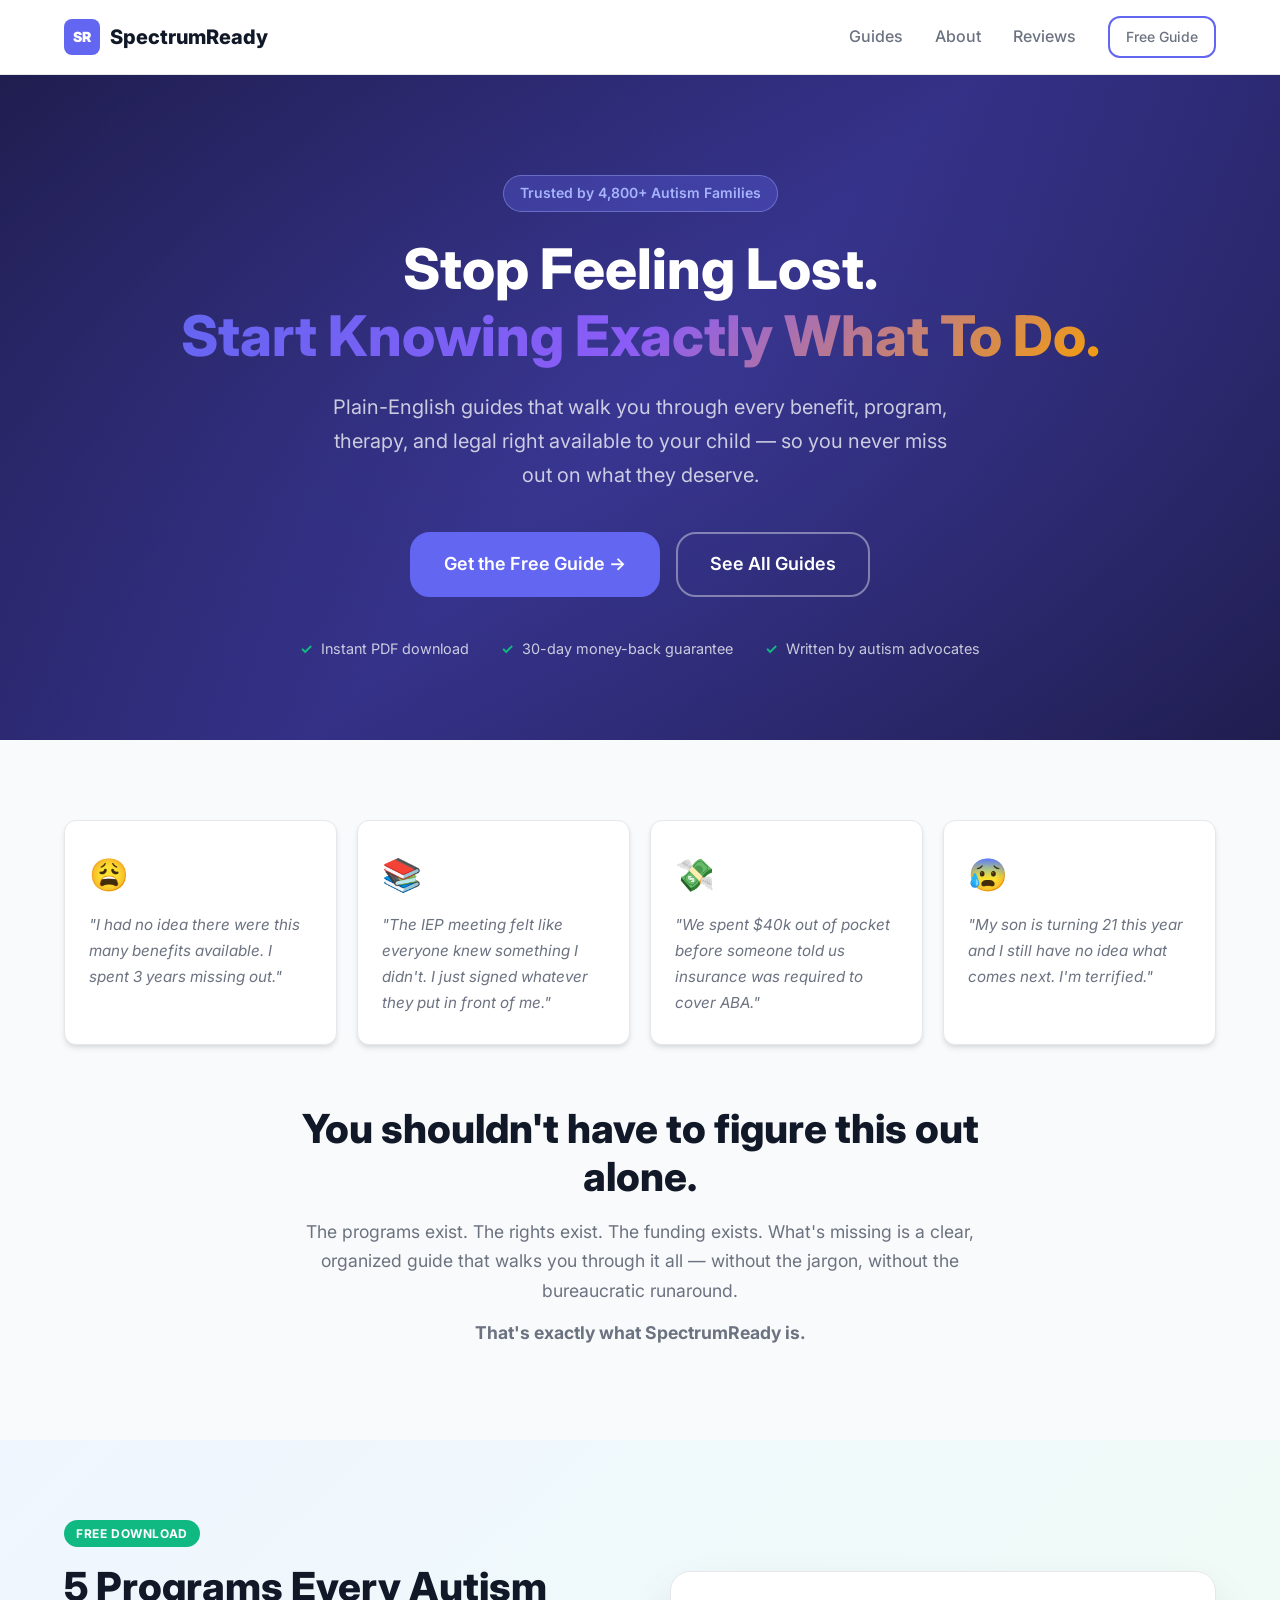
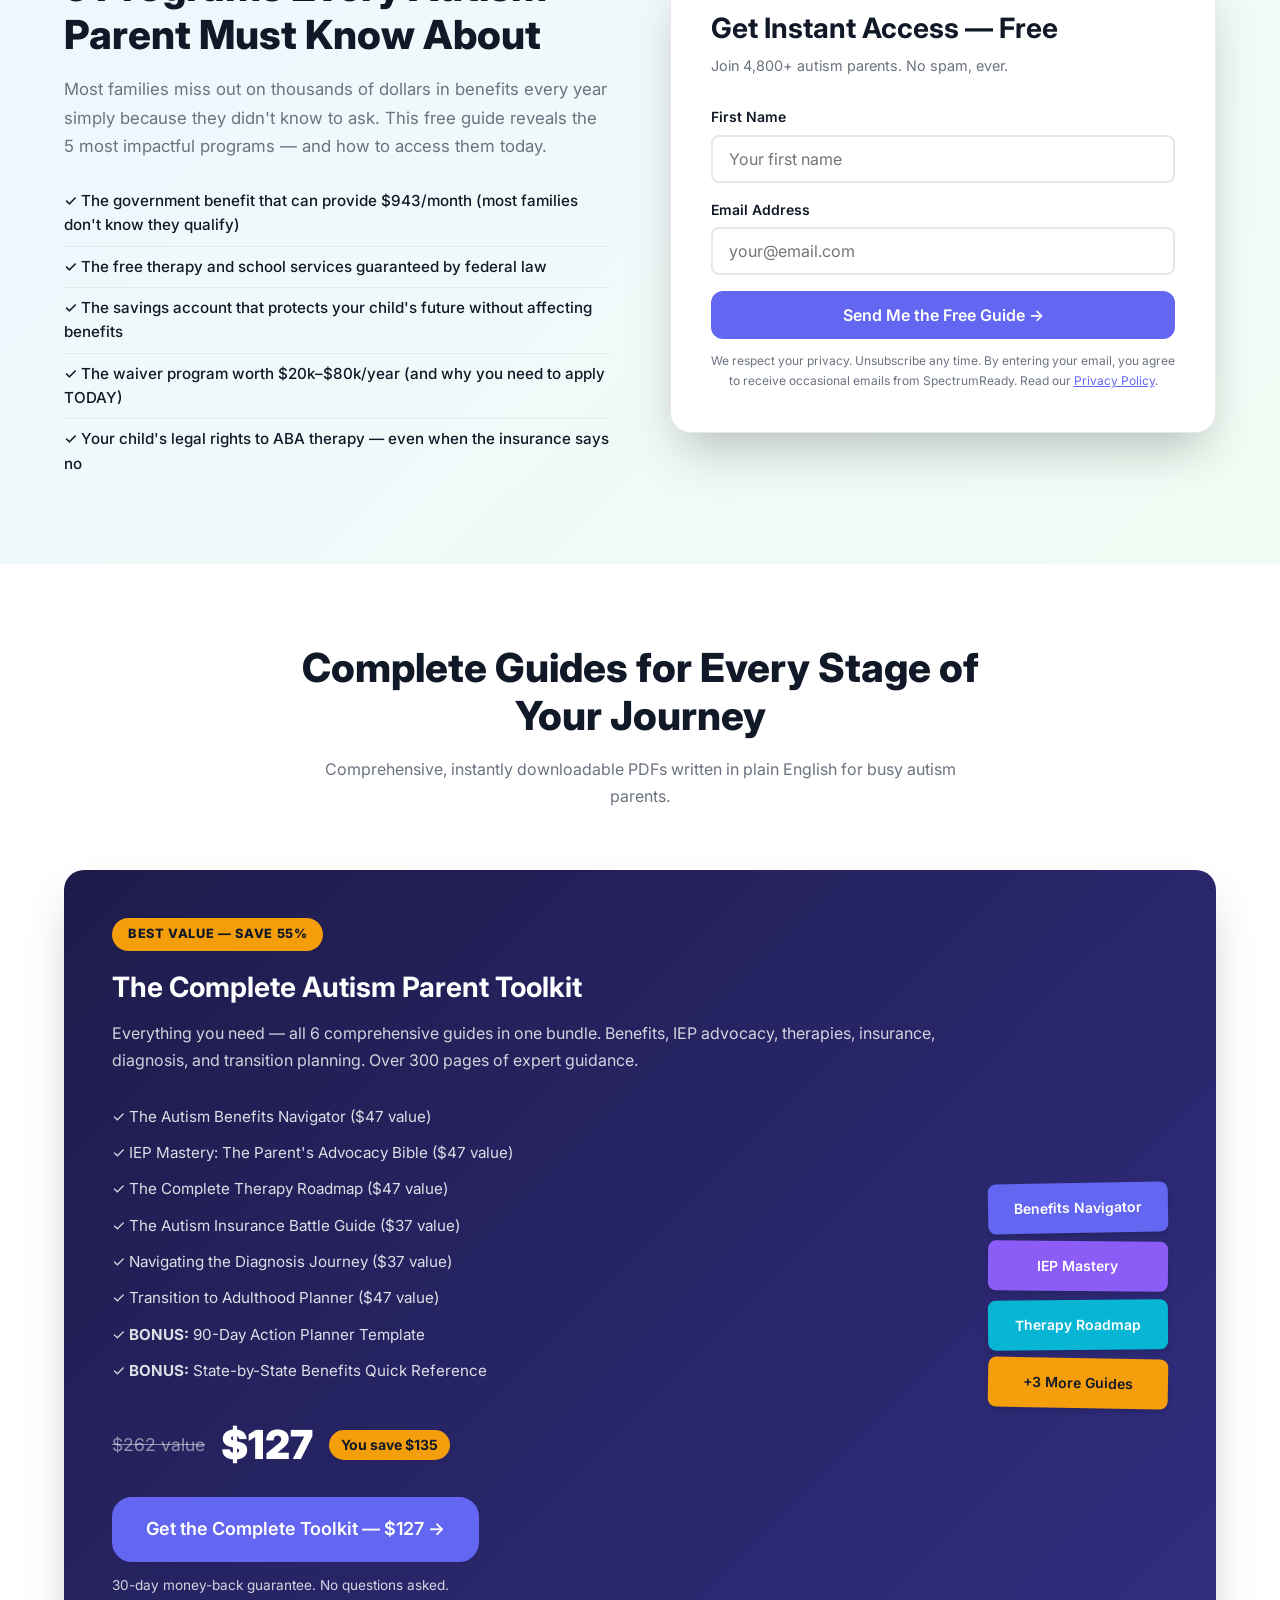
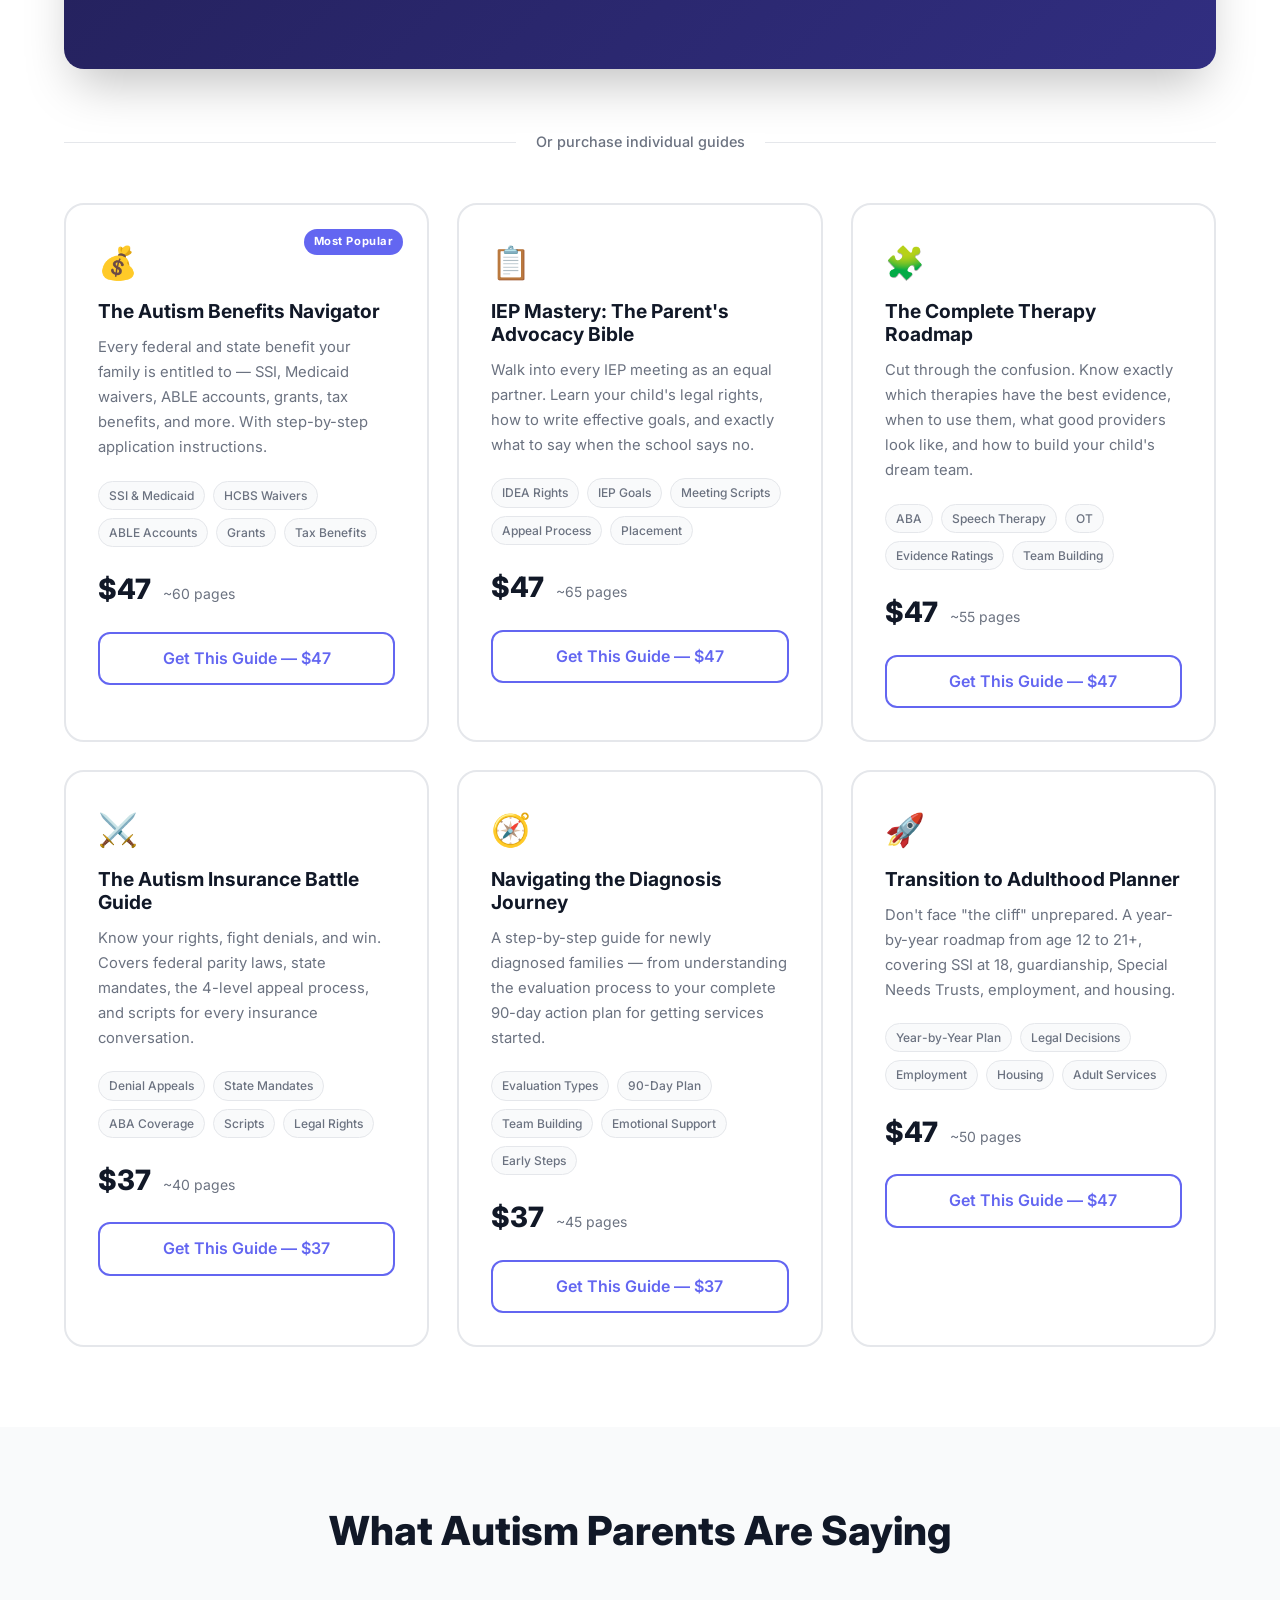
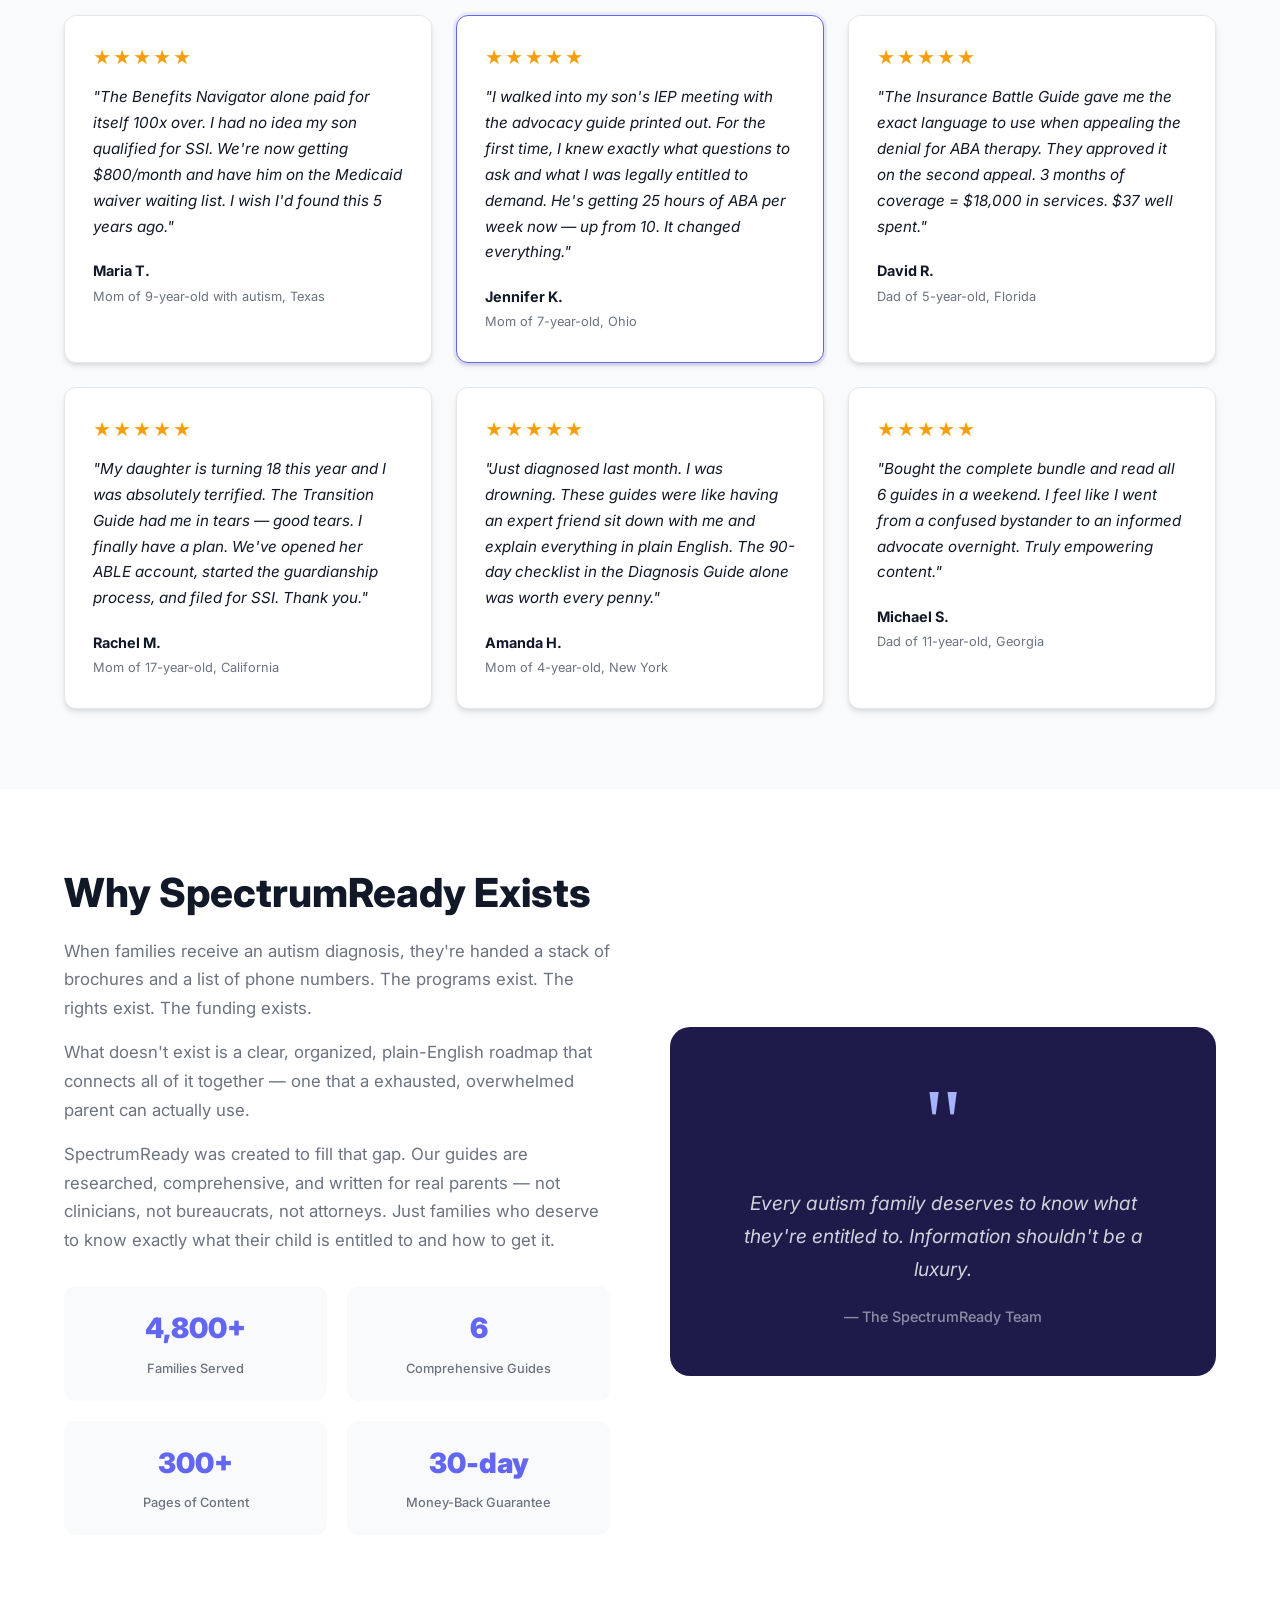
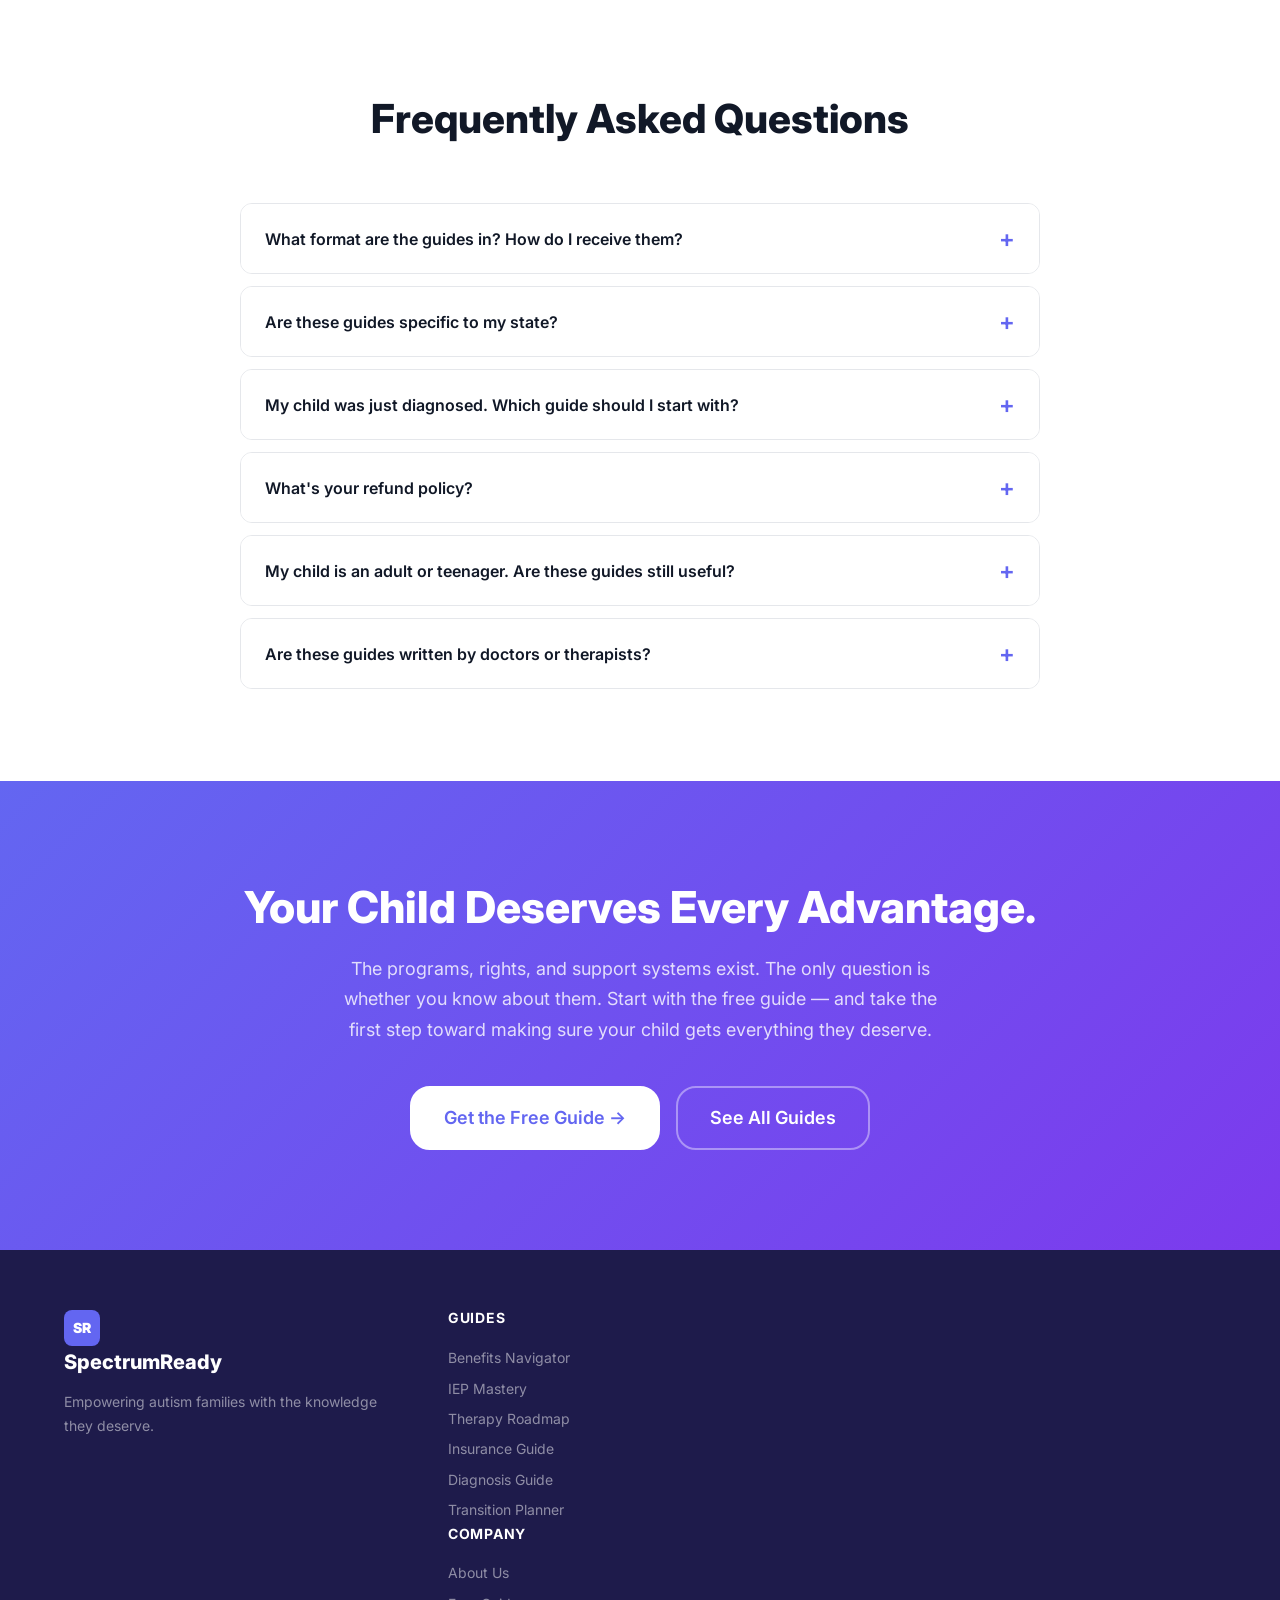
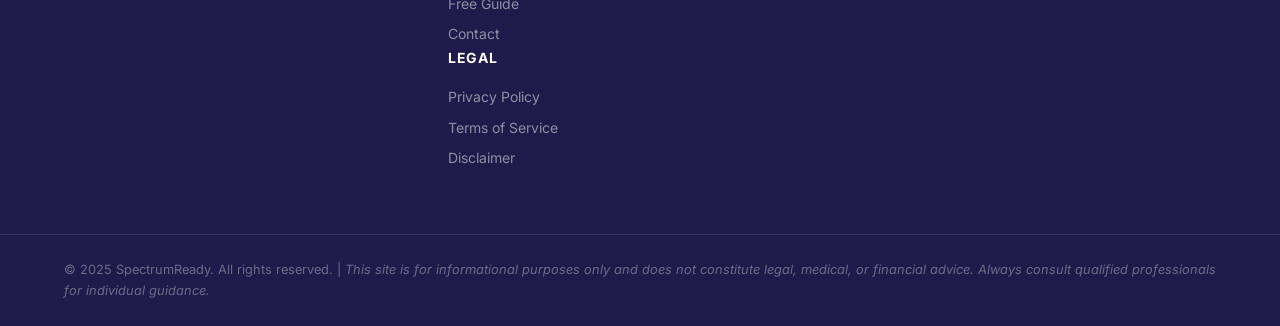
==== autism-resources-business/website/index.html @ 07d5c148 "Add complete autism parent digital product business build Full A-to-Z business infrastructure for se" ====
<!DOCTYPE html>
<html lang="en">
  <head>
    <meta charset="UTF-8" />
    <meta name="viewport" content="width=device-width, initial-scale=1.0" />
    <title>SpectrumReady — Autism Parent Resources | Guides, Benefits & Tools</title>
    <meta
      name="description"
      content="Plain-English PDF guides helping autism parents navigate benefits, IEPs, therapies, insurance, and transition planning. Instantly downloadable. Thousands of families served."
    />
    <link rel="preconnect" href="https://fonts.googleapis.com" />
    <link rel="preconnect" href="https://fonts.gstatic.com" crossorigin />
    <link
      href="https://fonts.googleapis.com/css2?family=Inter:wght@400;500;600;700;800;900&display=swap"
      rel="stylesheet"
    />
    <link rel="stylesheet" href="css/styles.css" />
  </head>
  <body>
    <!-- NAVBAR -->
    <nav class="navbar">
      <div class="container nav-inner">
        <a href="/" class="logo">
          <span class="logo-mark">SR</span>
          <span class="logo-text">SpectrumReady</span>
        </a>
        <div class="nav-links">
          <a href="#products">Guides</a>
          <a href="#about">About</a>
          <a href="#testimonials">Reviews</a>
          <a href="#free-guide" class="btn btn-sm btn-outline">Free Guide</a>
        </div>
        <button class="nav-toggle" aria-label="Open menu">&#9776;</button>
      </div>
    </nav>

    <!-- HERO -->
    <section class="hero" id="hero">
      <div class="container hero-inner">
        <div class="hero-badge">Trusted by 4,800+ Autism Families</div>
        <h1 class="hero-headline">
          Stop Feeling Lost.<br />
          <span class="gradient-text">Start Knowing Exactly What To Do.</span>
        </h1>
        <p class="hero-sub">
          Plain-English guides that walk you through every benefit, program, therapy, and legal right
          available to your child — so you never miss out on what they deserve.
        </p>
        <div class="hero-cta-group">
          <a href="#free-guide" class="btn btn-primary btn-lg">
            Get the Free Guide →
          </a>
          <a href="#products" class="btn btn-ghost btn-lg">See All Guides</a>
        </div>
        <div class="hero-trust">
          <div class="trust-item">
            <span class="trust-icon">✓</span>
            <span>Instant PDF download</span>
          </div>
          <div class="trust-item">
            <span class="trust-icon">✓</span>
            <span>30-day money-back guarantee</span>
          </div>
          <div class="trust-item">
            <span class="trust-icon">✓</span>
            <span>Written by autism advocates</span>
          </div>
        </div>
      </div>
    </section>

    <!-- PAIN SECTION -->
    <section class="pain-section">
      <div class="container">
        <div class="pain-grid">
          <div class="pain-card">
            <div class="pain-emoji">😩</div>
            <p>"I had no idea there were this many benefits available. I spent 3 years missing out."</p>
          </div>
          <div class="pain-card">
            <div class="pain-emoji">📚</div>
            <p>"The IEP meeting felt like everyone knew something I didn't. I just signed whatever they put in front of me."</p>
          </div>
          <div class="pain-card">
            <div class="pain-emoji">💸</div>
            <p>"We spent $40k out of pocket before someone told us insurance was required to cover ABA."</p>
          </div>
          <div class="pain-card">
            <div class="pain-emoji">😰</div>
            <p>"My son is turning 21 this year and I still have no idea what comes next. I'm terrified."</p>
          </div>
        </div>
        <div class="pain-message">
          <h2>You shouldn't have to figure this out alone.</h2>
          <p>
            The programs exist. The rights exist. The funding exists. What's missing is a clear, organized guide that
            walks you through it all — without the jargon, without the bureaucratic runaround.
          </p>
          <p>
            <strong>That's exactly what SpectrumReady is.</strong>
          </p>
        </div>
      </div>
    </section>

    <!-- FREE GUIDE SECTION -->
    <section class="free-guide-section" id="free-guide">
      <div class="container">
        <div class="free-guide-inner">
          <div class="free-guide-content">
            <div class="free-badge">FREE DOWNLOAD</div>
            <h2>5 Programs Every Autism Parent Must Know About</h2>
            <p>
              Most families miss out on thousands of dollars in benefits every year simply because they
              didn't know to ask. This free guide reveals the 5 most impactful programs — and how to
              access them today.
            </p>
            <ul class="free-guide-list">
              <li>✓ The government benefit that can provide $943/month (most families don't know they qualify)</li>
              <li>✓ The free therapy and school services guaranteed by federal law</li>
              <li>✓ The savings account that protects your child's future without affecting benefits</li>
              <li>✓ The waiver program worth $20k–$80k/year (and why you need to apply TODAY)</li>
              <li>✓ Your child's legal rights to ABA therapy — even when the insurance says no</li>
            </ul>
          </div>
          <div class="free-guide-form">
            <div class="form-card">
              <h3>Get Instant Access — Free</h3>
              <p class="form-sub">Join 4,800+ autism parents. No spam, ever.</p>
              <form id="leadForm" onsubmit="handleLeadForm(event)">
                <div class="form-group">
                  <label for="firstName">First Name</label>
                  <input type="text" id="firstName" name="firstName" placeholder="Your first name" required />
                </div>
                <div class="form-group">
                  <label for="email">Email Address</label>
                  <input type="email" id="email" name="email" placeholder="your@email.com" required />
                </div>
                <button type="submit" class="btn btn-primary btn-full">
                  Send Me the Free Guide →
                </button>
                <p class="form-legal">
                  We respect your privacy. Unsubscribe any time. By entering your email, you agree to
                  receive occasional emails from SpectrumReady. Read our
                  <a href="privacy.html">Privacy Policy</a>.
                </p>
              </form>
              <div id="formSuccess" class="form-success hidden">
                <div class="success-icon">✓</div>
                <h4>Check your inbox!</h4>
                <p>The free guide is on its way. While you're here — check out our complete guides below.</p>
              </div>
            </div>
          </div>
        </div>
      </div>
    </section>

    <!-- PRODUCTS SECTION -->
    <section class="products-section" id="products">
      <div class="container">
        <div class="section-header">
          <h2>Complete Guides for Every Stage of Your Journey</h2>
          <p>Comprehensive, instantly downloadable PDFs written in plain English for busy autism parents.</p>
        </div>

        <!-- BUNDLE HIGHLIGHT -->
        <div class="bundle-card">
          <div class="bundle-badge">BEST VALUE — SAVE 55%</div>
          <div class="bundle-inner">
            <div class="bundle-content">
              <h3>The Complete Autism Parent Toolkit</h3>
              <p>
                Everything you need — all 6 comprehensive guides in one bundle. Benefits, IEP advocacy,
                therapies, insurance, diagnosis, and transition planning. Over 300 pages of expert guidance.
              </p>
              <ul class="bundle-includes">
                <li>✓ The Autism Benefits Navigator ($47 value)</li>
                <li>✓ IEP Mastery: The Parent's Advocacy Bible ($47 value)</li>
                <li>✓ The Complete Therapy Roadmap ($47 value)</li>
                <li>✓ The Autism Insurance Battle Guide ($37 value)</li>
                <li>✓ Navigating the Diagnosis Journey ($37 value)</li>
                <li>✓ Transition to Adulthood Planner ($47 value)</li>
                <li>✓ <strong>BONUS:</strong> 90-Day Action Planner Template</li>
                <li>✓ <strong>BONUS:</strong> State-by-State Benefits Quick Reference</li>
              </ul>
              <div class="bundle-pricing">
                <span class="price-original">$262 value</span>
                <span class="price-bundle">$127</span>
                <span class="price-save">You save $135</span>
              </div>
              <a href="#" class="btn btn-primary btn-lg" onclick="handlePurchase('bundle')">
                Get the Complete Toolkit — $127 →
              </a>
              <p class="guarantee-text">30-day money-back guarantee. No questions asked.</p>
            </div>
            <div class="bundle-visual">
              <div class="book-stack">
                <div class="book book-1">Benefits Navigator</div>
                <div class="book book-2">IEP Mastery</div>
                <div class="book book-3">Therapy Roadmap</div>
                <div class="book book-4">+3 More Guides</div>
              </div>
            </div>
          </div>
        </div>

        <!-- INDIVIDUAL PRODUCTS GRID -->
        <div class="products-divider">
          <span>Or purchase individual guides</span>
        </div>

        <div class="products-grid">
          <!-- Product 1 -->
          <div class="product-card">
            <div class="product-icon">💰</div>
            <div class="product-label">Most Popular</div>
            <h3>The Autism Benefits Navigator</h3>
            <p>
              Every federal and state benefit your family is entitled to — SSI, Medicaid waivers, ABLE
              accounts, grants, tax benefits, and more. With step-by-step application instructions.
            </p>
            <div class="product-highlights">
              <span>SSI & Medicaid</span>
              <span>HCBS Waivers</span>
              <span>ABLE Accounts</span>
              <span>Grants</span>
              <span>Tax Benefits</span>
            </div>
            <div class="product-pricing">
              <span class="product-price">$47</span>
              <span class="product-pages">~60 pages</span>
            </div>
            <a href="#" class="btn btn-secondary btn-full" onclick="handlePurchase('benefits')">
              Get This Guide — $47
            </a>
          </div>

          <!-- Product 2 -->
          <div class="product-card">
            <div class="product-icon">📋</div>
            <h3>IEP Mastery: The Parent's Advocacy Bible</h3>
            <p>
              Walk into every IEP meeting as an equal partner. Learn your child's legal rights, how to
              write effective goals, and exactly what to say when the school says no.
            </p>
            <div class="product-highlights">
              <span>IDEA Rights</span>
              <span>IEP Goals</span>
              <span>Meeting Scripts</span>
              <span>Appeal Process</span>
              <span>Placement</span>
            </div>
            <div class="product-pricing">
              <span class="product-price">$47</span>
              <span class="product-pages">~65 pages</span>
            </div>
            <a href="#" class="btn btn-secondary btn-full" onclick="handlePurchase('iep')">
              Get This Guide — $47
            </a>
          </div>

          <!-- Product 3 -->
          <div class="product-card">
            <div class="product-icon">🧩</div>
            <h3>The Complete Therapy Roadmap</h3>
            <p>
              Cut through the confusion. Know exactly which therapies have the best evidence, when to
              use them, what good providers look like, and how to build your child's dream team.
            </p>
            <div class="product-highlights">
              <span>ABA</span>
              <span>Speech Therapy</span>
              <span>OT</span>
              <span>Evidence Ratings</span>
              <span>Team Building</span>
            </div>
            <div class="product-pricing">
              <span class="product-price">$47</span>
              <span class="product-pages">~55 pages</span>
            </div>
            <a href="#" class="btn btn-secondary btn-full" onclick="handlePurchase('therapy')">
              Get This Guide — $47
            </a>
          </div>

          <!-- Product 4 -->
          <div class="product-card">
            <div class="product-icon">⚔️</div>
            <h3>The Autism Insurance Battle Guide</h3>
            <p>
              Know your rights, fight denials, and win. Covers federal parity laws, state mandates,
              the 4-level appeal process, and scripts for every insurance conversation.
            </p>
            <div class="product-highlights">
              <span>Denial Appeals</span>
              <span>State Mandates</span>
              <span>ABA Coverage</span>
              <span>Scripts</span>
              <span>Legal Rights</span>
            </div>
            <div class="product-pricing">
              <span class="product-price">$37</span>
              <span class="product-pages">~40 pages</span>
            </div>
            <a href="#" class="btn btn-secondary btn-full" onclick="handlePurchase('insurance')">
              Get This Guide — $37
            </a>
          </div>

          <!-- Product 5 -->
          <div class="product-card">
            <div class="product-icon">🧭</div>
            <h3>Navigating the Diagnosis Journey</h3>
            <p>
              A step-by-step guide for newly diagnosed families — from understanding the evaluation
              process to your complete 90-day action plan for getting services started.
            </p>
            <div class="product-highlights">
              <span>Evaluation Types</span>
              <span>90-Day Plan</span>
              <span>Team Building</span>
              <span>Emotional Support</span>
              <span>Early Steps</span>
            </div>
            <div class="product-pricing">
              <span class="product-price">$37</span>
              <span class="product-pages">~45 pages</span>
            </div>
            <a href="#" class="btn btn-secondary btn-full" onclick="handlePurchase('diagnosis')">
              Get This Guide — $37
            </a>
          </div>

          <!-- Product 6 -->
          <div class="product-card">
            <div class="product-icon">🚀</div>
            <h3>Transition to Adulthood Planner</h3>
            <p>
              Don't face "the cliff" unprepared. A year-by-year roadmap from age 12 to 21+, covering
              SSI at 18, guardianship, Special Needs Trusts, employment, and housing.
            </p>
            <div class="product-highlights">
              <span>Year-by-Year Plan</span>
              <span>Legal Decisions</span>
              <span>Employment</span>
              <span>Housing</span>
              <span>Adult Services</span>
            </div>
            <div class="product-pricing">
              <span class="product-price">$47</span>
              <span class="product-pages">~50 pages</span>
            </div>
            <a href="#" class="btn btn-secondary btn-full" onclick="handlePurchase('transition')">
              Get This Guide — $47
            </a>
          </div>
        </div>
      </div>
    </section>

    <!-- TESTIMONIALS -->
    <section class="testimonials-section" id="testimonials">
      <div class="container">
        <div class="section-header">
          <h2>What Autism Parents Are Saying</h2>
        </div>
        <div class="testimonials-grid">
          <div class="testimonial-card">
            <div class="stars">★★★★★</div>
            <p>
              "The Benefits Navigator alone paid for itself 100x over. I had no idea my son qualified
              for SSI. We're now getting $800/month and have him on the Medicaid waiver waiting list.
              I wish I'd found this 5 years ago."
            </p>
            <div class="testimonial-author">
              <strong>Maria T.</strong>
              <span>Mom of 9-year-old with autism, Texas</span>
            </div>
          </div>
          <div class="testimonial-card featured">
            <div class="stars">★★★★★</div>
            <p>
              "I walked into my son's IEP meeting with the advocacy guide printed out. For the first
              time, I knew exactly what questions to ask and what I was legally entitled to demand.
              He's getting 25 hours of ABA per week now — up from 10. It changed everything."
            </p>
            <div class="testimonial-author">
              <strong>Jennifer K.</strong>
              <span>Mom of 7-year-old, Ohio</span>
            </div>
          </div>
          <div class="testimonial-card">
            <div class="stars">★★★★★</div>
            <p>
              "The Insurance Battle Guide gave me the exact language to use when appealing the denial
              for ABA therapy. They approved it on the second appeal. 3 months of coverage =
              $18,000 in services. $37 well spent."
            </p>
            <div class="testimonial-author">
              <strong>David R.</strong>
              <span>Dad of 5-year-old, Florida</span>
            </div>
          </div>
          <div class="testimonial-card">
            <div class="stars">★★★★★</div>
            <p>
              "My daughter is turning 18 this year and I was absolutely terrified. The Transition Guide
              had me in tears — good tears. I finally have a plan. We've opened her ABLE account,
              started the guardianship process, and filed for SSI. Thank you."
            </p>
            <div class="testimonial-author">
              <strong>Rachel M.</strong>
              <span>Mom of 17-year-old, California</span>
            </div>
          </div>
          <div class="testimonial-card">
            <div class="stars">★★★★★</div>
            <p>
              "Just diagnosed last month. I was drowning. These guides were like having an expert
              friend sit down with me and explain everything in plain English. The 90-day checklist
              in the Diagnosis Guide alone was worth every penny."
            </p>
            <div class="testimonial-author">
              <strong>Amanda H.</strong>
              <span>Mom of 4-year-old, New York</span>
            </div>
          </div>
          <div class="testimonial-card">
            <div class="stars">★★★★★</div>
            <p>
              "Bought the complete bundle and read all 6 guides in a weekend. I feel like I went from
              a confused bystander to an informed advocate overnight. Truly empowering content."
            </p>
            <div class="testimonial-author">
              <strong>Michael S.</strong>
              <span>Dad of 11-year-old, Georgia</span>
            </div>
          </div>
        </div>
      </div>
    </section>

    <!-- ABOUT SECTION -->
    <section class="about-section" id="about">
      <div class="container">
        <div class="about-inner">
          <div class="about-content">
            <h2>Why SpectrumReady Exists</h2>
            <p>
              When families receive an autism diagnosis, they're handed a stack of brochures and a list
              of phone numbers. The programs exist. The rights exist. The funding exists.
            </p>
            <p>
              What doesn't exist is a clear, organized, plain-English roadmap that connects all of
              it together — one that a exhausted, overwhelmed parent can actually use.
            </p>
            <p>
              SpectrumReady was created to fill that gap. Our guides are researched, comprehensive,
              and written for real parents — not clinicians, not bureaucrats, not attorneys. Just
              families who deserve to know exactly what their child is entitled to and how to get it.
            </p>
            <div class="about-stats">
              <div class="stat">
                <span class="stat-number">4,800+</span>
                <span class="stat-label">Families Served</span>
              </div>
              <div class="stat">
                <span class="stat-number">6</span>
                <span class="stat-label">Comprehensive Guides</span>
              </div>
              <div class="stat">
                <span class="stat-number">300+</span>
                <span class="stat-label">Pages of Content</span>
              </div>
              <div class="stat">
                <span class="stat-number">30-day</span>
                <span class="stat-label">Money-Back Guarantee</span>
              </div>
            </div>
          </div>
          <div class="about-visual">
            <div class="about-card">
              <div class="about-quote">"</div>
              <p>
                Every autism family deserves to know what they're entitled to. Information
                shouldn't be a luxury.
              </p>
              <div class="about-attribution">— The SpectrumReady Team</div>
            </div>
          </div>
        </div>
      </div>
    </section>

    <!-- FAQ SECTION -->
    <section class="faq-section">
      <div class="container">
        <div class="section-header">
          <h2>Frequently Asked Questions</h2>
        </div>
        <div class="faq-list">
          <div class="faq-item">
            <button class="faq-question" onclick="toggleFaq(this)">
              What format are the guides in? How do I receive them?
              <span class="faq-icon">+</span>
            </button>
            <div class="faq-answer">
              All guides are PDF files — readable on any device (phone, tablet, computer). After
              purchase, you'll receive an instant download link via email. You can read them on screen
              or print them out for your binder.
            </div>
          </div>
          <div class="faq-item">
            <button class="faq-question" onclick="toggleFaq(this)">
              Are these guides specific to my state?
              <span class="faq-icon">+</span>
            </button>
            <div class="faq-answer">
              The guides cover federal laws and programs that apply in all 50 states, plus state-specific
              guidance where relevant (the Insurance Battle Guide includes a state-by-state mandate
              summary, for example). For highly state-specific details, we include research tips to
              find your state's specific resources.
            </div>
          </div>
          <div class="faq-item">
            <button class="faq-question" onclick="toggleFaq(this)">
              My child was just diagnosed. Which guide should I start with?
              <span class="faq-icon">+</span>
            </button>
            <div class="faq-answer">
              Start with "Navigating the Diagnosis Journey" — it's written specifically for newly
              diagnosed families and includes a 90-day action plan. Then read the Benefits Navigator
              to understand what financial support is available, and the Therapy Roadmap to understand
              your treatment options. The bundle is the best value if you want all 6 guides at once.
            </div>
          </div>
          <div class="faq-item">
            <button class="faq-question" onclick="toggleFaq(this)">
              What's your refund policy?
              <span class="faq-icon">+</span>
            </button>
            <div class="faq-answer">
              We offer a 30-day, no-questions-asked money-back guarantee. If you're not satisfied
              for any reason, email us at support@spectrumready.com and we'll issue a full refund
              within 24 hours. We believe in our content and stand behind it completely.
            </div>
          </div>
          <div class="faq-item">
            <button class="faq-question" onclick="toggleFaq(this)">
              My child is an adult or teenager. Are these guides still useful?
              <span class="faq-icon">+</span>
            </button>
            <div class="faq-answer">
              Yes — we have guides specifically for older children and young adults. The Transition
              to Adulthood Planner is designed for families of teens (12+) and covers adult services,
              SSI at 18, guardianship, employment, and housing. The Benefits Navigator covers adult
              benefits as well. The bundle covers all ages and stages.
            </div>
          </div>
          <div class="faq-item">
            <button class="faq-question" onclick="toggleFaq(this)">
              Are these guides written by doctors or therapists?
              <span class="faq-icon">+</span>
            </button>
            <div class="faq-answer">
              Our guides are written by autism advocates and researchers with deep expertise in
              navigating the systems autism families face. The content is thoroughly researched
              and cites current federal law, peer-reviewed research, and guidance from major
              autism organizations. For medical decisions, always consult your child's treating
              clinicians.
            </div>
          </div>
        </div>
      </div>
    </section>

    <!-- FINAL CTA -->
    <section class="final-cta">
      <div class="container">
        <h2>Your Child Deserves Every Advantage.</h2>
        <p>
          The programs, rights, and support systems exist. The only question is whether you know
          about them. Start with the free guide — and take the first step toward making sure your
          child gets everything they deserve.
        </p>
        <div class="cta-group">
          <a href="#free-guide" class="btn btn-primary btn-lg">
            Get the Free Guide →
          </a>
          <a href="#products" class="btn btn-ghost btn-lg">
            See All Guides
          </a>
        </div>
      </div>
    </section>

    <!-- FOOTER -->
    <footer class="footer">
      <div class="container footer-inner">
        <div class="footer-brand">
          <span class="logo-mark">SR</span>
          <span class="logo-text">SpectrumReady</span>
          <p>Empowering autism families with the knowledge they deserve.</p>
        </div>
        <div class="footer-links">
          <div class="footer-col">
            <h4>Guides</h4>
            <a href="#products">Benefits Navigator</a>
            <a href="#products">IEP Mastery</a>
            <a href="#products">Therapy Roadmap</a>
            <a href="#products">Insurance Guide</a>
            <a href="#products">Diagnosis Guide</a>
            <a href="#products">Transition Planner</a>
          </div>
          <div class="footer-col">
            <h4>Company</h4>
            <a href="#about">About Us</a>
            <a href="#free-guide">Free Guide</a>
            <a href="mailto:support@spectrumready.com">Contact</a>
          </div>
          <div class="footer-col">
            <h4>Legal</h4>
            <a href="privacy.html">Privacy Policy</a>
            <a href="terms.html">Terms of Service</a>
            <a href="disclaimer.html">Disclaimer</a>
          </div>
        </div>
      </div>
      <div class="footer-bottom">
        <div class="container">
          <p>
            © 2025 SpectrumReady. All rights reserved. |
            <em>
              This site is for informational purposes only and does not constitute legal, medical, or
              financial advice. Always consult qualified professionals for individual guidance.
            </em>
          </p>
        </div>
      </div>
    </footer>

    <script src="js/main.js"></script>
  </body>
</html>
---- autism-resources-business/website/css/styles.css ----
/* ============================================
   SPECTRUMREADY — MAIN STYLESHEET
   ============================================ */

/* ---------- CSS VARIABLES ---------- */
:root {
  --color-primary: #6366f1;
  --color-primary-dark: #4f46e5;
  --color-primary-light: #a5b4fc;
  --color-accent: #f59e0b;
  --color-accent-dark: #d97706;
  --color-success: #10b981;
  --color-text: #111827;
  --color-text-muted: #6b7280;
  --color-bg: #ffffff;
  --color-bg-alt: #f9fafb;
  --color-bg-dark: #1e1b4b;
  --color-border: #e5e7eb;
  --font: 'Inter', -apple-system, BlinkMacSystemFont, 'Segoe UI', sans-serif;
  --radius: 12px;
  --radius-sm: 8px;
  --radius-lg: 20px;
  --shadow: 0 4px 6px -1px rgba(0, 0, 0, 0.1), 0 2px 4px -1px rgba(0, 0, 0, 0.06);
  --shadow-lg: 0 20px 25px -5px rgba(0, 0, 0, 0.1), 0 10px 10px -5px rgba(0, 0, 0, 0.04);
  --shadow-xl: 0 25px 50px -12px rgba(0, 0, 0, 0.25);
  --max-width: 1200px;
  --transition: 0.2s ease;
}

/* ---------- RESET & BASE ---------- */
*, *::before, *::after { box-sizing: border-box; margin: 0; padding: 0; }

html { scroll-behavior: smooth; }

body {
  font-family: var(--font);
  color: var(--color-text);
  background: var(--color-bg);
  line-height: 1.6;
  font-size: 16px;
  -webkit-font-smoothing: antialiased;
}

img { max-width: 100%; display: block; }

a { color: inherit; text-decoration: none; }

ul { list-style: none; }

/* ---------- LAYOUT ---------- */
.container {
  max-width: var(--max-width);
  margin: 0 auto;
  padding: 0 24px;
}

section { padding: 80px 0; }

/* ---------- TYPOGRAPHY ---------- */
h1, h2, h3, h4 {
  font-weight: 800;
  line-height: 1.2;
  color: var(--color-text);
}

h1 { font-size: clamp(2rem, 5vw, 3.5rem); }
h2 { font-size: clamp(1.75rem, 4vw, 2.5rem); }
h3 { font-size: clamp(1.25rem, 3vw, 1.75rem); font-weight: 700; }
h4 { font-size: 1.125rem; font-weight: 600; }

p { color: var(--color-text-muted); line-height: 1.7; }

.gradient-text {
  background: linear-gradient(135deg, var(--color-primary), #8b5cf6, var(--color-accent));
  -webkit-background-clip: text;
  -webkit-text-fill-color: transparent;
  background-clip: text;
}

/* ---------- BUTTONS ---------- */
.btn {
  display: inline-flex;
  align-items: center;
  justify-content: center;
  gap: 8px;
  font-family: var(--font);
  font-weight: 600;
  font-size: 1rem;
  border-radius: var(--radius);
  cursor: pointer;
  border: 2px solid transparent;
  transition: all var(--transition);
  text-decoration: none;
  white-space: nowrap;
  padding: 12px 24px;
}

.btn-sm { padding: 8px 16px; font-size: 0.875rem; }
.btn-lg { padding: 16px 32px; font-size: 1.125rem; border-radius: var(--radius-lg); }

.btn-primary {
  background: var(--color-primary);
  color: white;
  border-color: var(--color-primary);
}
.btn-primary:hover {
  background: var(--color-primary-dark);
  border-color: var(--color-primary-dark);
  transform: translateY(-2px);
  box-shadow: 0 8px 25px rgba(99, 102, 241, 0.4);
}

.btn-secondary {
  background: var(--color-bg);
  color: var(--color-primary);
  border-color: var(--color-primary);
}
.btn-secondary:hover {
  background: var(--color-primary);
  color: white;
  transform: translateY(-2px);
}

.btn-outline {
  background: transparent;
  color: var(--color-primary);
  border-color: var(--color-primary);
}
.btn-outline:hover {
  background: var(--color-primary);
  color: white;
}

.btn-ghost {
  background: transparent;
  color: white;
  border-color: rgba(255, 255, 255, 0.4);
}
.btn-ghost:hover {
  background: rgba(255, 255, 255, 0.15);
  border-color: white;
}

.btn-full { width: 100%; }

/* ---------- NAVBAR ---------- */
.navbar {
  position: sticky;
  top: 0;
  z-index: 100;
  background: rgba(255, 255, 255, 0.95);
  backdrop-filter: blur(10px);
  border-bottom: 1px solid var(--color-border);
  padding: 16px 0;
}

.nav-inner {
  display: flex;
  align-items: center;
  justify-content: space-between;
}

.logo {
  display: flex;
  align-items: center;
  gap: 10px;
  font-weight: 800;
  font-size: 1.25rem;
  color: var(--color-text);
}

.logo-mark {
  display: flex;
  align-items: center;
  justify-content: center;
  width: 36px;
  height: 36px;
  background: var(--color-primary);
  color: white;
  border-radius: 8px;
  font-size: 0.875rem;
  font-weight: 900;
}

.nav-links {
  display: flex;
  align-items: center;
  gap: 32px;
}

.nav-links a {
  font-weight: 500;
  color: var(--color-text-muted);
  transition: color var(--transition);
}

.nav-links a:hover { color: var(--color-primary); }

.nav-toggle {
  display: none;
  background: none;
  border: none;
  font-size: 1.5rem;
  cursor: pointer;
  color: var(--color-text);
}

/* ---------- HERO ---------- */
.hero {
  background: linear-gradient(135deg, var(--color-bg-dark) 0%, #312e81 50%, #1e1b4b 100%);
  padding: 100px 0 80px;
  color: white;
  overflow: hidden;
  position: relative;
}

.hero::before {
  content: '';
  position: absolute;
  top: -50%;
  left: -50%;
  width: 200%;
  height: 200%;
  background: radial-gradient(ellipse at center, rgba(99, 102, 241, 0.15) 0%, transparent 60%);
  pointer-events: none;
}

.hero-inner {
  text-align: center;
  position: relative;
  z-index: 1;
}

.hero-badge {
  display: inline-block;
  background: rgba(99, 102, 241, 0.3);
  border: 1px solid rgba(165, 180, 252, 0.4);
  color: var(--color-primary-light);
  padding: 6px 16px;
  border-radius: 100px;
  font-size: 0.875rem;
  font-weight: 600;
  margin-bottom: 24px;
}

.hero-headline {
  color: white;
  margin-bottom: 20px;
}

.hero-sub {
  font-size: 1.25rem;
  color: rgba(255, 255, 255, 0.75);
  max-width: 640px;
  margin: 0 auto 40px;
  line-height: 1.7;
}

.hero-cta-group {
  display: flex;
  gap: 16px;
  justify-content: center;
  flex-wrap: wrap;
  margin-bottom: 40px;
}

.hero-trust {
  display: flex;
  gap: 32px;
  justify-content: center;
  flex-wrap: wrap;
}

.trust-item {
  display: flex;
  align-items: center;
  gap: 8px;
  color: rgba(255, 255, 255, 0.75);
  font-size: 0.9rem;
}

.trust-icon {
  color: var(--color-success);
  font-weight: 700;
}

/* ---------- PAIN SECTION ---------- */
.pain-section {
  background: var(--color-bg-alt);
}

.pain-grid {
  display: grid;
  grid-template-columns: repeat(auto-fit, minmax(240px, 1fr));
  gap: 20px;
  margin-bottom: 60px;
}

.pain-card {
  background: white;
  border-radius: var(--radius);
  padding: 28px 24px;
  border: 1px solid var(--color-border);
  box-shadow: var(--shadow);
}

.pain-emoji {
  font-size: 2rem;
  margin-bottom: 12px;
}

.pain-card p {
  font-style: italic;
  font-size: 0.95rem;
}

.pain-message {
  text-align: center;
  max-width: 680px;
  margin: 0 auto;
}

.pain-message h2 { margin-bottom: 16px; }
.pain-message p { margin-bottom: 12px; font-size: 1.1rem; }

/* ---------- FREE GUIDE SECTION ---------- */
.free-guide-section {
  background: linear-gradient(135deg, #eff6ff 0%, #f0fdf4 100%);
}

.free-guide-inner {
  display: grid;
  grid-template-columns: 1fr 1fr;
  gap: 60px;
  align-items: center;
}

.free-badge {
  display: inline-block;
  background: var(--color-success);
  color: white;
  padding: 4px 12px;
  border-radius: 100px;
  font-size: 0.75rem;
  font-weight: 700;
  letter-spacing: 0.05em;
  margin-bottom: 16px;
}

.free-guide-content h2 { margin-bottom: 16px; }
.free-guide-content > p { margin-bottom: 20px; font-size: 1.05rem; }

.free-guide-list li {
  padding: 8px 0;
  border-bottom: 1px solid rgba(0, 0, 0, 0.06);
  font-size: 0.95rem;
  color: var(--color-text);
  font-weight: 500;
}

.free-guide-list li:last-child { border-bottom: none; }

.form-card {
  background: white;
  border-radius: var(--radius-lg);
  padding: 40px;
  box-shadow: var(--shadow-xl);
  border: 1px solid var(--color-border);
}

.form-card h3 { margin-bottom: 8px; }

.form-sub {
  margin-bottom: 28px;
  font-size: 0.9rem;
}

.form-group {
  margin-bottom: 16px;
}

.form-group label {
  display: block;
  font-weight: 600;
  font-size: 0.875rem;
  color: var(--color-text);
  margin-bottom: 6px;
}

.form-group input {
  width: 100%;
  padding: 12px 16px;
  border: 2px solid var(--color-border);
  border-radius: var(--radius-sm);
  font-family: var(--font);
  font-size: 1rem;
  transition: border-color var(--transition);
  outline: none;
}

.form-group input:focus {
  border-color: var(--color-primary);
}

.form-legal {
  font-size: 0.75rem;
  margin-top: 12px;
  text-align: center;
}

.form-legal a { color: var(--color-primary); text-decoration: underline; }

.form-success { text-align: center; }
.form-success .success-icon {
  width: 64px;
  height: 64px;
  background: var(--color-success);
  color: white;
  border-radius: 50%;
  display: flex;
  align-items: center;
  justify-content: center;
  font-size: 1.5rem;
  font-weight: 700;
  margin: 0 auto 16px;
}
.form-success h4 { margin-bottom: 8px; }

.hidden { display: none; }

/* ---------- PRODUCTS SECTION ---------- */
.products-section {
  background: var(--color-bg);
}

.section-header {
  text-align: center;
  max-width: 680px;
  margin: 0 auto 60px;
}

.section-header h2 { margin-bottom: 16px; }

/* Bundle Card */
.bundle-card {
  background: linear-gradient(135deg, var(--color-bg-dark) 0%, #312e81 100%);
  color: white;
  border-radius: var(--radius-lg);
  padding: 48px;
  margin-bottom: 60px;
  position: relative;
  overflow: hidden;
  box-shadow: var(--shadow-xl);
}

.bundle-badge {
  display: inline-block;
  background: var(--color-accent);
  color: var(--color-text);
  padding: 6px 16px;
  border-radius: 100px;
  font-size: 0.8rem;
  font-weight: 800;
  letter-spacing: 0.05em;
  margin-bottom: 20px;
}

.bundle-inner {
  display: grid;
  grid-template-columns: 1fr auto;
  gap: 48px;
  align-items: center;
}

.bundle-content h3 { color: white; margin-bottom: 16px; font-size: 1.75rem; }

.bundle-content > p { color: rgba(255, 255, 255, 0.8); margin-bottom: 24px; }

.bundle-includes li {
  padding: 6px 0;
  color: rgba(255, 255, 255, 0.85);
  font-size: 0.95rem;
}

.bundle-pricing {
  display: flex;
  align-items: center;
  gap: 16px;
  margin: 24px 0 20px;
}

.price-original {
  font-size: 1.1rem;
  text-decoration: line-through;
  color: rgba(255, 255, 255, 0.5);
}

.price-bundle {
  font-size: 2.5rem;
  font-weight: 900;
  color: white;
}

.price-save {
  background: var(--color-accent);
  color: var(--color-text);
  padding: 4px 12px;
  border-radius: 100px;
  font-size: 0.875rem;
  font-weight: 700;
}

.guarantee-text {
  margin-top: 12px;
  font-size: 0.85rem;
  color: rgba(255, 255, 255, 0.6);
}

/* Book Stack Visual */
.book-stack {
  display: flex;
  flex-direction: column;
  gap: 8px;
  min-width: 180px;
}

.book {
  padding: 14px 20px;
  border-radius: var(--radius-sm);
  font-weight: 600;
  font-size: 0.875rem;
  text-align: center;
  box-shadow: var(--shadow);
}

.book-1 { background: #6366f1; color: white; transform: rotate(-1deg); }
.book-2 { background: #8b5cf6; color: white; transform: rotate(0.5deg); }
.book-3 { background: #06b6d4; color: white; transform: rotate(-0.5deg); }
.book-4 { background: var(--color-accent); color: var(--color-text); transform: rotate(1deg); }

/* Products Divider */
.products-divider {
  text-align: center;
  position: relative;
  margin-bottom: 48px;
}

.products-divider::before {
  content: '';
  position: absolute;
  top: 50%;
  left: 0;
  right: 0;
  height: 1px;
  background: var(--color-border);
}

.products-divider span {
  position: relative;
  background: var(--color-bg);
  padding: 0 20px;
  color: var(--color-text-muted);
  font-size: 0.9rem;
  font-weight: 500;
}

/* Products Grid */
.products-grid {
  display: grid;
  grid-template-columns: repeat(auto-fit, minmax(320px, 1fr));
  gap: 28px;
}

.product-card {
  border: 2px solid var(--color-border);
  border-radius: var(--radius-lg);
  padding: 32px;
  transition: all var(--transition);
  position: relative;
  background: white;
}

.product-card:hover {
  border-color: var(--color-primary);
  box-shadow: var(--shadow-lg);
  transform: translateY(-4px);
}

.product-icon {
  font-size: 2rem;
  margin-bottom: 12px;
}

.product-label {
  position: absolute;
  top: 24px;
  right: 24px;
  background: var(--color-primary);
  color: white;
  font-size: 0.7rem;
  font-weight: 700;
  padding: 4px 10px;
  border-radius: 100px;
  letter-spacing: 0.05em;
}

.product-card h3 { margin-bottom: 12px; font-size: 1.2rem; }

.product-card > p { margin-bottom: 20px; font-size: 0.925rem; }

.product-highlights {
  display: flex;
  flex-wrap: wrap;
  gap: 8px;
  margin-bottom: 20px;
}

.product-highlights span {
  background: var(--color-bg-alt);
  color: var(--color-text-muted);
  font-size: 0.75rem;
  font-weight: 500;
  padding: 4px 10px;
  border-radius: 100px;
  border: 1px solid var(--color-border);
}

.product-pricing {
  display: flex;
  align-items: baseline;
  gap: 12px;
  margin-bottom: 20px;
}

.product-price {
  font-size: 1.75rem;
  font-weight: 800;
  color: var(--color-text);
}

.product-pages {
  font-size: 0.875rem;
  color: var(--color-text-muted);
}

/* ---------- TESTIMONIALS ---------- */
.testimonials-section {
  background: var(--color-bg-alt);
}

.testimonials-grid {
  display: grid;
  grid-template-columns: repeat(auto-fit, minmax(300px, 1fr));
  gap: 24px;
}

.testimonial-card {
  background: white;
  border-radius: var(--radius);
  padding: 28px;
  border: 1px solid var(--color-border);
  box-shadow: var(--shadow);
}

.testimonial-card.featured {
  border-color: var(--color-primary);
  box-shadow: 0 0 0 3px rgba(99, 102, 241, 0.1), var(--shadow);
}

.stars {
  color: var(--color-accent);
  font-size: 1.1rem;
  margin-bottom: 12px;
  letter-spacing: 2px;
}

.testimonial-card > p {
  font-style: italic;
  margin-bottom: 20px;
  font-size: 0.95rem;
  color: var(--color-text);
}

.testimonial-author strong {
  display: block;
  font-size: 0.9rem;
  color: var(--color-text);
}

.testimonial-author span {
  font-size: 0.8rem;
  color: var(--color-text-muted);
}

/* ---------- ABOUT SECTION ---------- */
.about-inner {
  display: grid;
  grid-template-columns: 1fr 1fr;
  gap: 60px;
  align-items: center;
}

.about-content h2 { margin-bottom: 20px; }
.about-content p { margin-bottom: 16px; font-size: 1.05rem; }

.about-stats {
  display: grid;
  grid-template-columns: repeat(2, 1fr);
  gap: 20px;
  margin-top: 32px;
}

.stat {
  text-align: center;
  padding: 20px;
  background: var(--color-bg-alt);
  border-radius: var(--radius);
}

.stat-number {
  display: block;
  font-size: 1.75rem;
  font-weight: 900;
  color: var(--color-primary);
  margin-bottom: 4px;
}

.stat-label {
  font-size: 0.8rem;
  color: var(--color-text-muted);
  font-weight: 500;
}

.about-card {
  background: var(--color-bg-dark);
  color: white;
  border-radius: var(--radius-lg);
  padding: 48px;
  text-align: center;
}

.about-quote {
  font-size: 6rem;
  color: var(--color-primary-light);
  line-height: 1;
  margin-bottom: 16px;
  font-family: Georgia, serif;
}

.about-card p {
  color: rgba(255, 255, 255, 0.8);
  font-size: 1.2rem;
  font-style: italic;
  margin-bottom: 20px;
  line-height: 1.7;
}

.about-attribution {
  font-size: 0.9rem;
  color: rgba(255, 255, 255, 0.5);
  font-weight: 500;
}

/* ---------- FAQ SECTION ---------- */
.faq-section {
  background: var(--color-bg);
}

.faq-list {
  max-width: 800px;
  margin: 0 auto;
}

.faq-item {
  border: 1px solid var(--color-border);
  border-radius: var(--radius);
  margin-bottom: 12px;
  overflow: hidden;
}

.faq-question {
  width: 100%;
  padding: 20px 24px;
  background: white;
  border: none;
  cursor: pointer;
  font-family: var(--font);
  font-size: 1rem;
  font-weight: 600;
  color: var(--color-text);
  text-align: left;
  display: flex;
  justify-content: space-between;
  align-items: center;
  gap: 16px;
  transition: background var(--transition);
}

.faq-question:hover { background: var(--color-bg-alt); }

.faq-icon {
  font-size: 1.5rem;
  color: var(--color-primary);
  transition: transform var(--transition);
  flex-shrink: 0;
}

.faq-question.open .faq-icon { transform: rotate(45deg); }

.faq-answer {
  padding: 0 24px;
  max-height: 0;
  overflow: hidden;
  transition: max-height 0.3s ease, padding 0.3s ease;
  font-size: 0.95rem;
  color: var(--color-text-muted);
  line-height: 1.7;
}

.faq-answer.open {
  max-height: 300px;
  padding: 0 24px 20px;
}

/* ---------- FINAL CTA ---------- */
.final-cta {
  background: linear-gradient(135deg, var(--color-primary) 0%, #7c3aed 100%);
  color: white;
  text-align: center;
  padding: 100px 0;
}

.final-cta h2 {
  color: white;
  margin-bottom: 20px;
  font-size: clamp(1.75rem, 4vw, 2.75rem);
}

.final-cta p {
  color: rgba(255, 255, 255, 0.8);
  font-size: 1.125rem;
  max-width: 600px;
  margin: 0 auto 40px;
}

.cta-group {
  display: flex;
  gap: 16px;
  justify-content: center;
  flex-wrap: wrap;
}

.final-cta .btn-primary {
  background: white;
  color: var(--color-primary);
  border-color: white;
}

.final-cta .btn-primary:hover {
  background: var(--color-bg-alt);
  box-shadow: 0 8px 25px rgba(255, 255, 255, 0.3);
}

/* ---------- FOOTER ---------- */
.footer {
  background: var(--color-bg-dark);
  color: rgba(255, 255, 255, 0.7);
  padding: 60px 0 0;
}

.footer-inner {
  display: grid;
  grid-template-columns: 1.5fr repeat(3, 1fr);
  gap: 40px;
  padding-bottom: 60px;
}

.footer-brand .logo-text { color: white; font-size: 1.25rem; font-weight: 800; }
.footer-brand .logo-mark { background: var(--color-primary); }

.footer-brand p {
  margin-top: 12px;
  font-size: 0.875rem;
  color: rgba(255, 255, 255, 0.5);
}

.footer-col h4 {
  color: white;
  font-size: 0.875rem;
  font-weight: 700;
  text-transform: uppercase;
  letter-spacing: 0.05em;
  margin-bottom: 16px;
}

.footer-col a {
  display: block;
  color: rgba(255, 255, 255, 0.5);
  font-size: 0.875rem;
  padding: 4px 0;
  transition: color var(--transition);
}

.footer-col a:hover { color: white; }

.footer-bottom {
  border-top: 1px solid rgba(255, 255, 255, 0.1);
  padding: 24px 0;
}

.footer-bottom p {
  font-size: 0.8rem;
  color: rgba(255, 255, 255, 0.35);
}

/* ---------- PURCHASE MODAL ---------- */
.modal-overlay {
  position: fixed;
  inset: 0;
  background: rgba(0, 0, 0, 0.7);
  z-index: 1000;
  display: flex;
  align-items: center;
  justify-content: center;
  padding: 20px;
  backdrop-filter: blur(4px);
}

.modal-overlay.hidden { display: none; }

.modal {
  background: white;
  border-radius: var(--radius-lg);
  padding: 40px;
  max-width: 480px;
  width: 100%;
  box-shadow: var(--shadow-xl);
  text-align: center;
  position: relative;
}

.modal h3 { margin-bottom: 12px; }
.modal p { margin-bottom: 24px; }

.modal-close {
  position: absolute;
  top: 16px;
  right: 20px;
  background: none;
  border: none;
  font-size: 1.5rem;
  cursor: pointer;
  color: var(--color-text-muted);
}

/* ---------- RESPONSIVE ---------- */
@media (max-width: 1024px) {
  .footer-inner { grid-template-columns: 1fr 1fr; }
}

@media (max-width: 768px) {
  section { padding: 60px 0; }

  .nav-links { display: none; }
  .nav-toggle { display: block; }

  .hero-cta-group { flex-direction: column; align-items: center; }
  .hero-trust { flex-direction: column; align-items: center; gap: 12px; }

  .free-guide-inner { grid-template-columns: 1fr; gap: 40px; }

  .bundle-inner { grid-template-columns: 1fr; }
  .bundle-visual { display: none; }

  .about-inner { grid-template-columns: 1fr; gap: 40px; }

  .footer-inner { grid-template-columns: 1fr; gap: 32px; }

  .products-grid { grid-template-columns: 1fr; }
}

@media (max-width: 480px) {
  h1 { font-size: 1.875rem; }
  h2 { font-size: 1.5rem; }
  .bundle-card { padding: 28px 24px; }
  .form-card { padding: 28px 20px; }
}

/* ---------- UTILITY ---------- */
.sr-only {
  position: absolute;
  width: 1px;
  height: 1px;
  padding: 0;
  margin: -1px;
  overflow: hidden;
  clip: rect(0, 0, 0, 0);
  white-space: nowrap;
  border-width: 0;
}
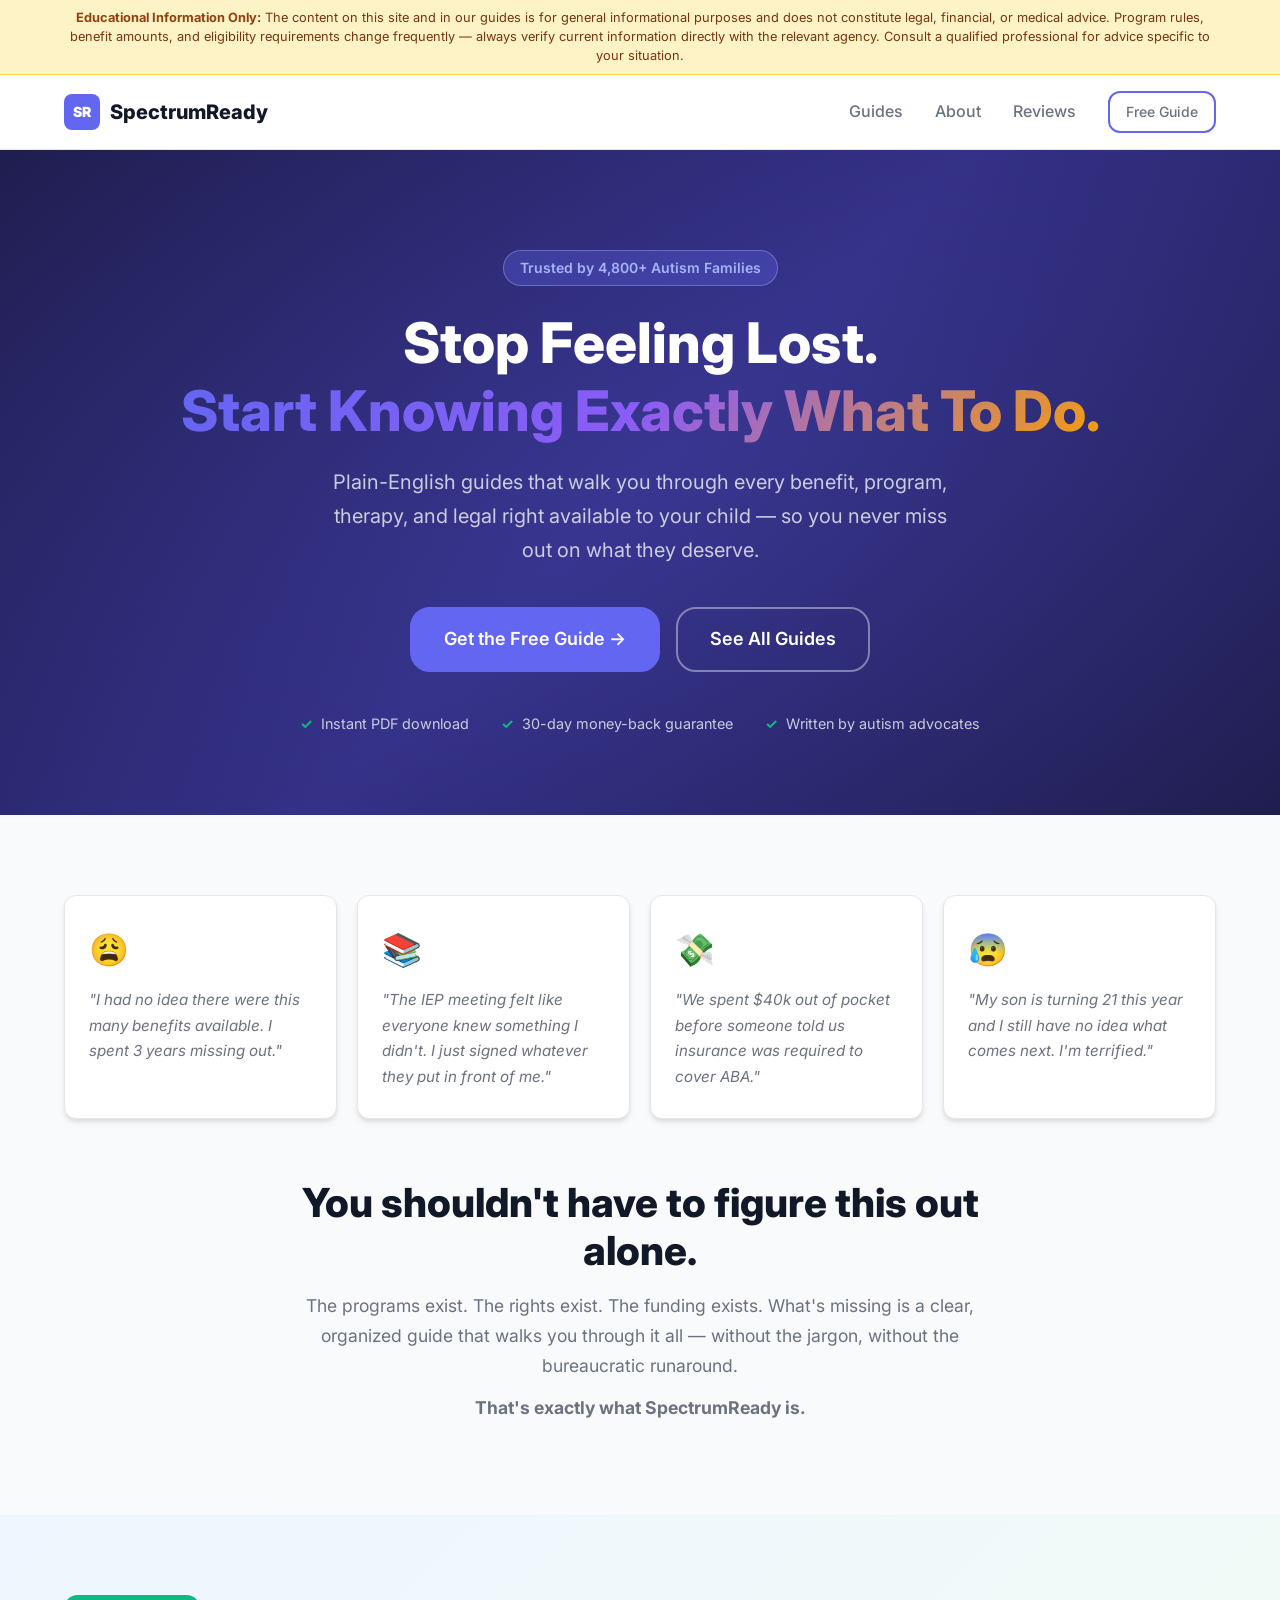
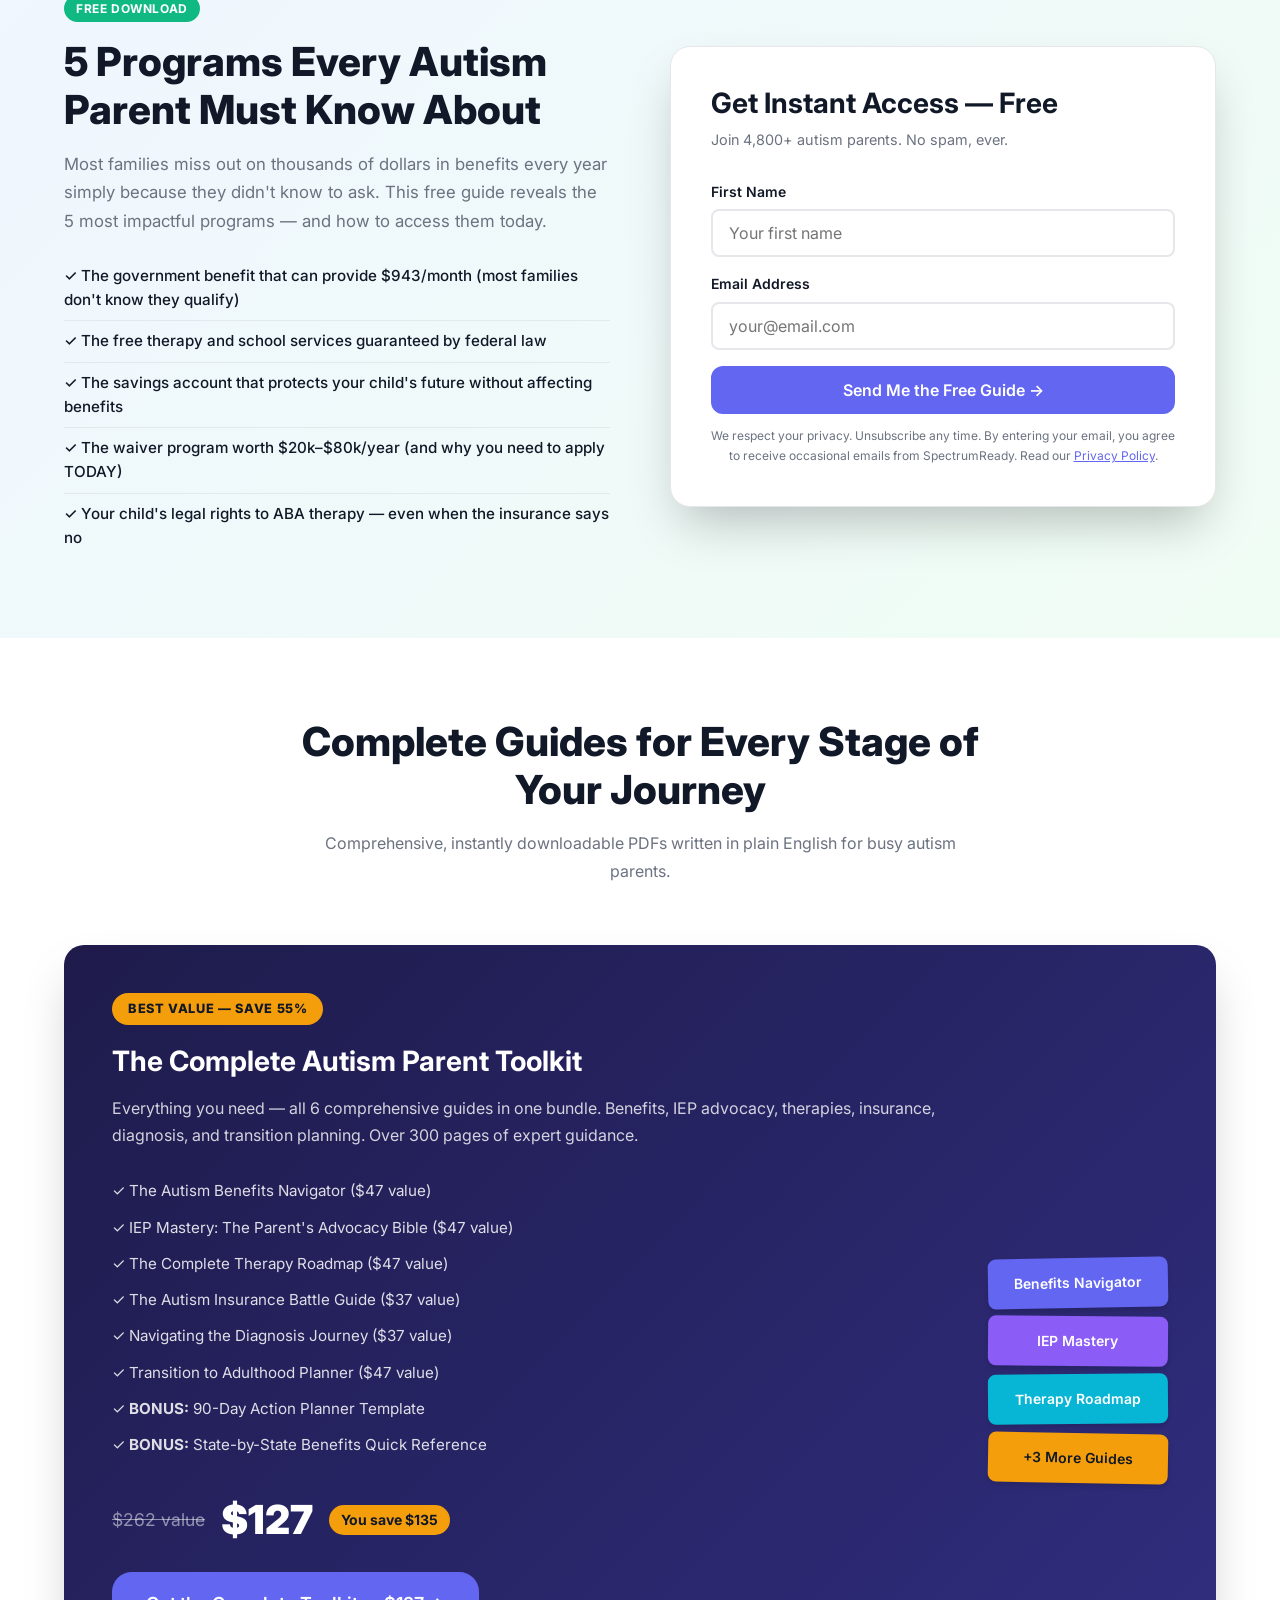
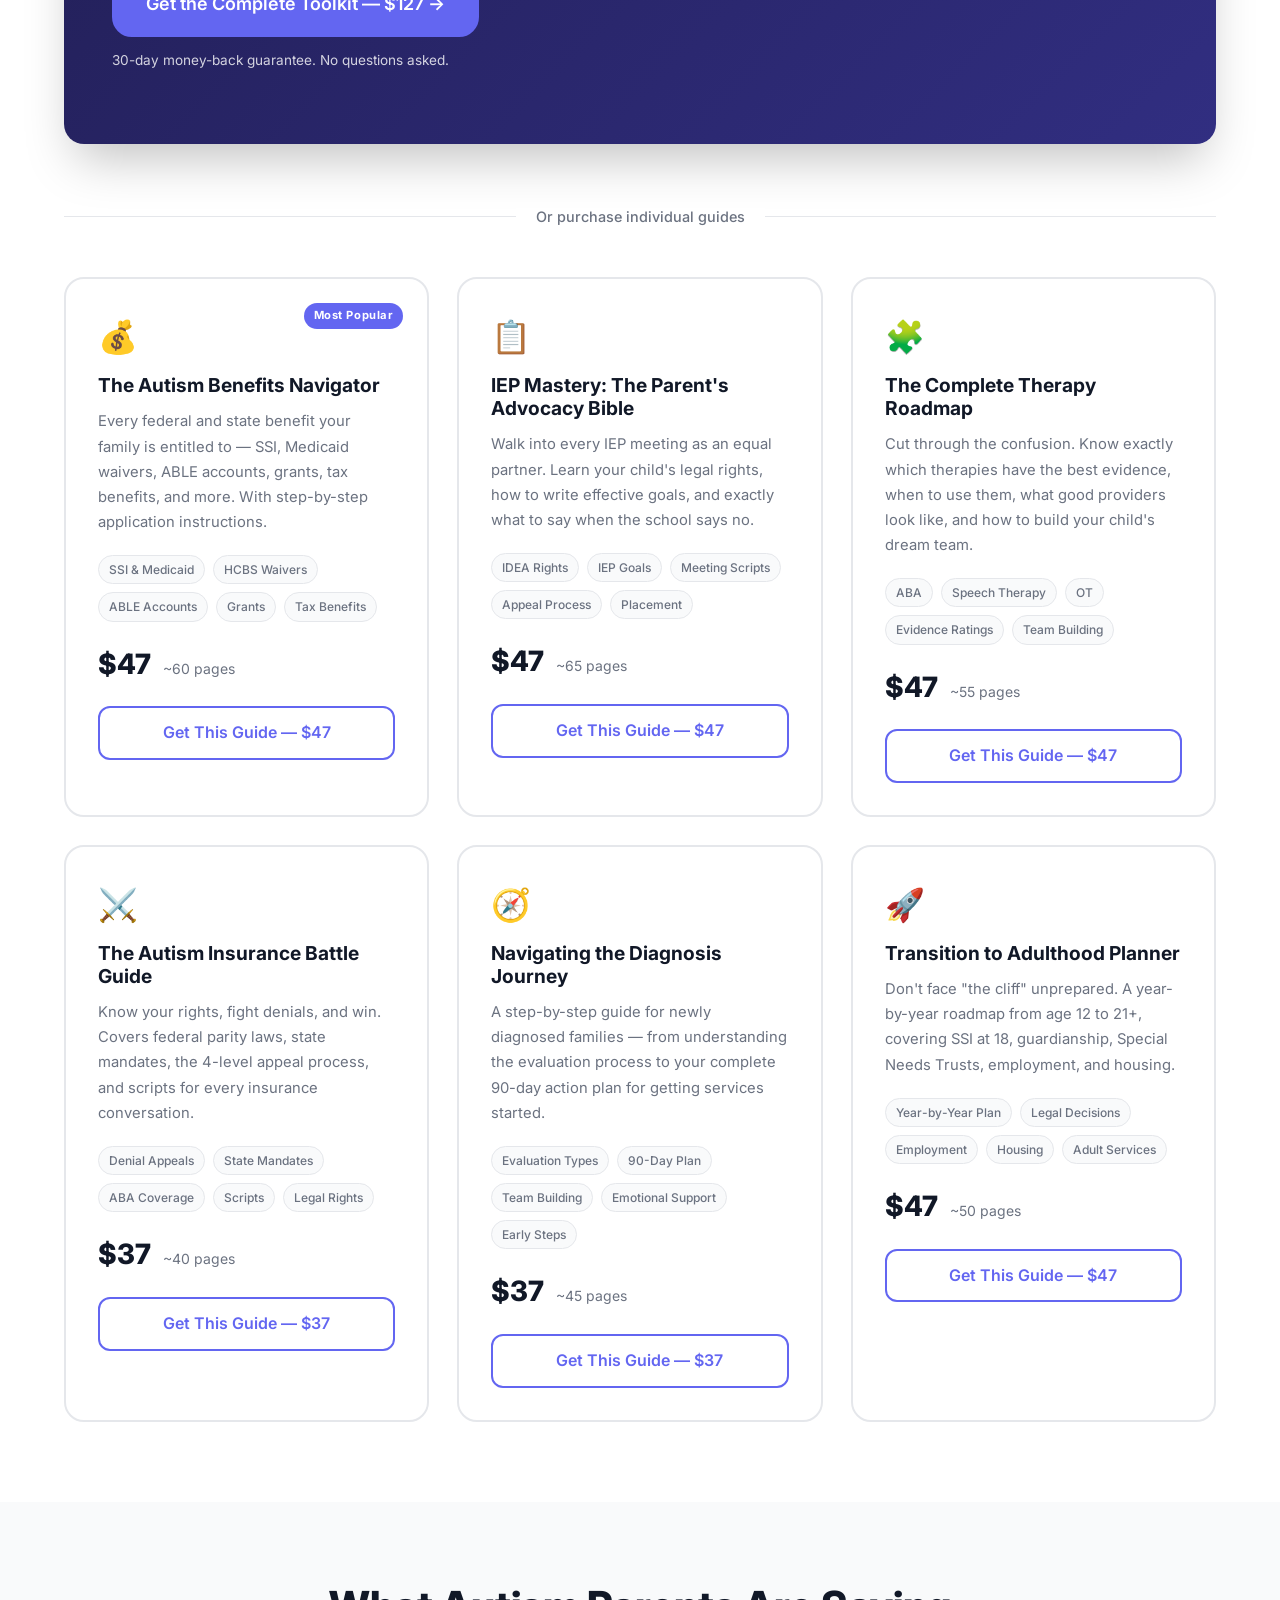
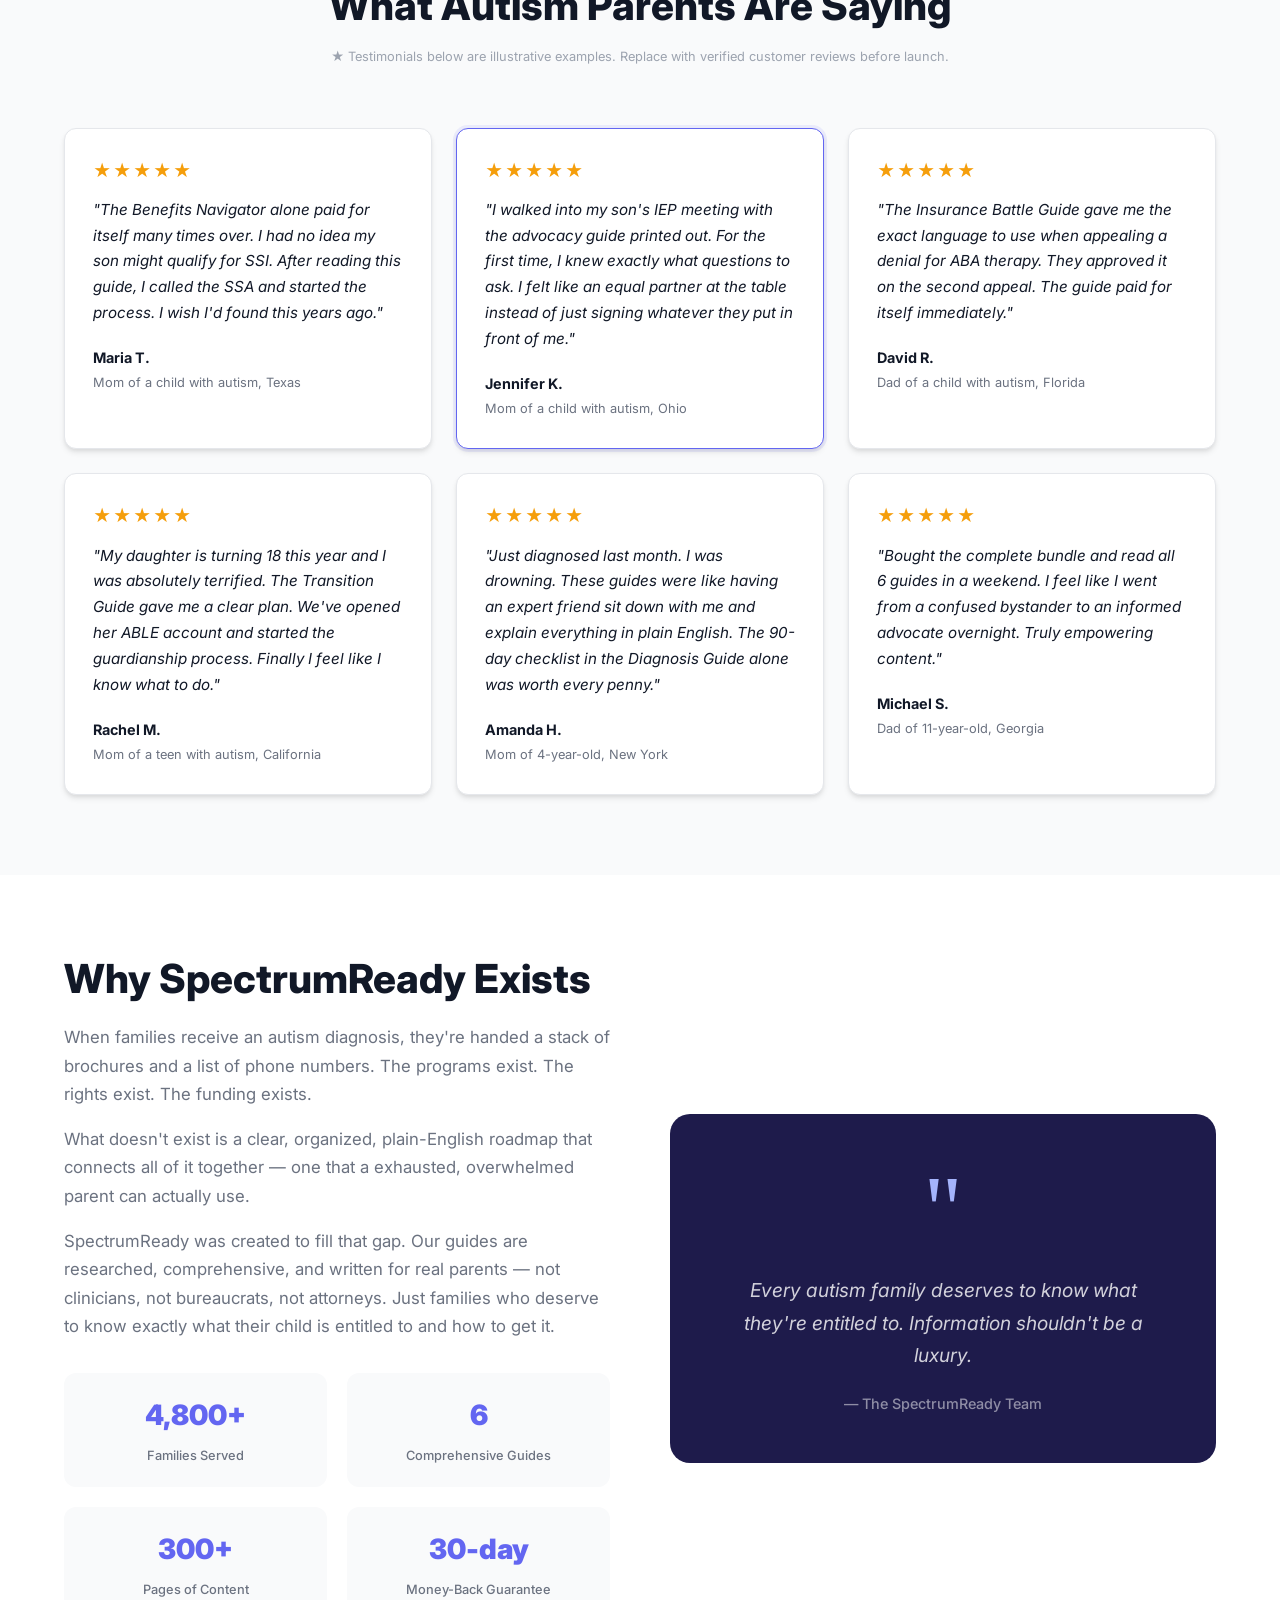
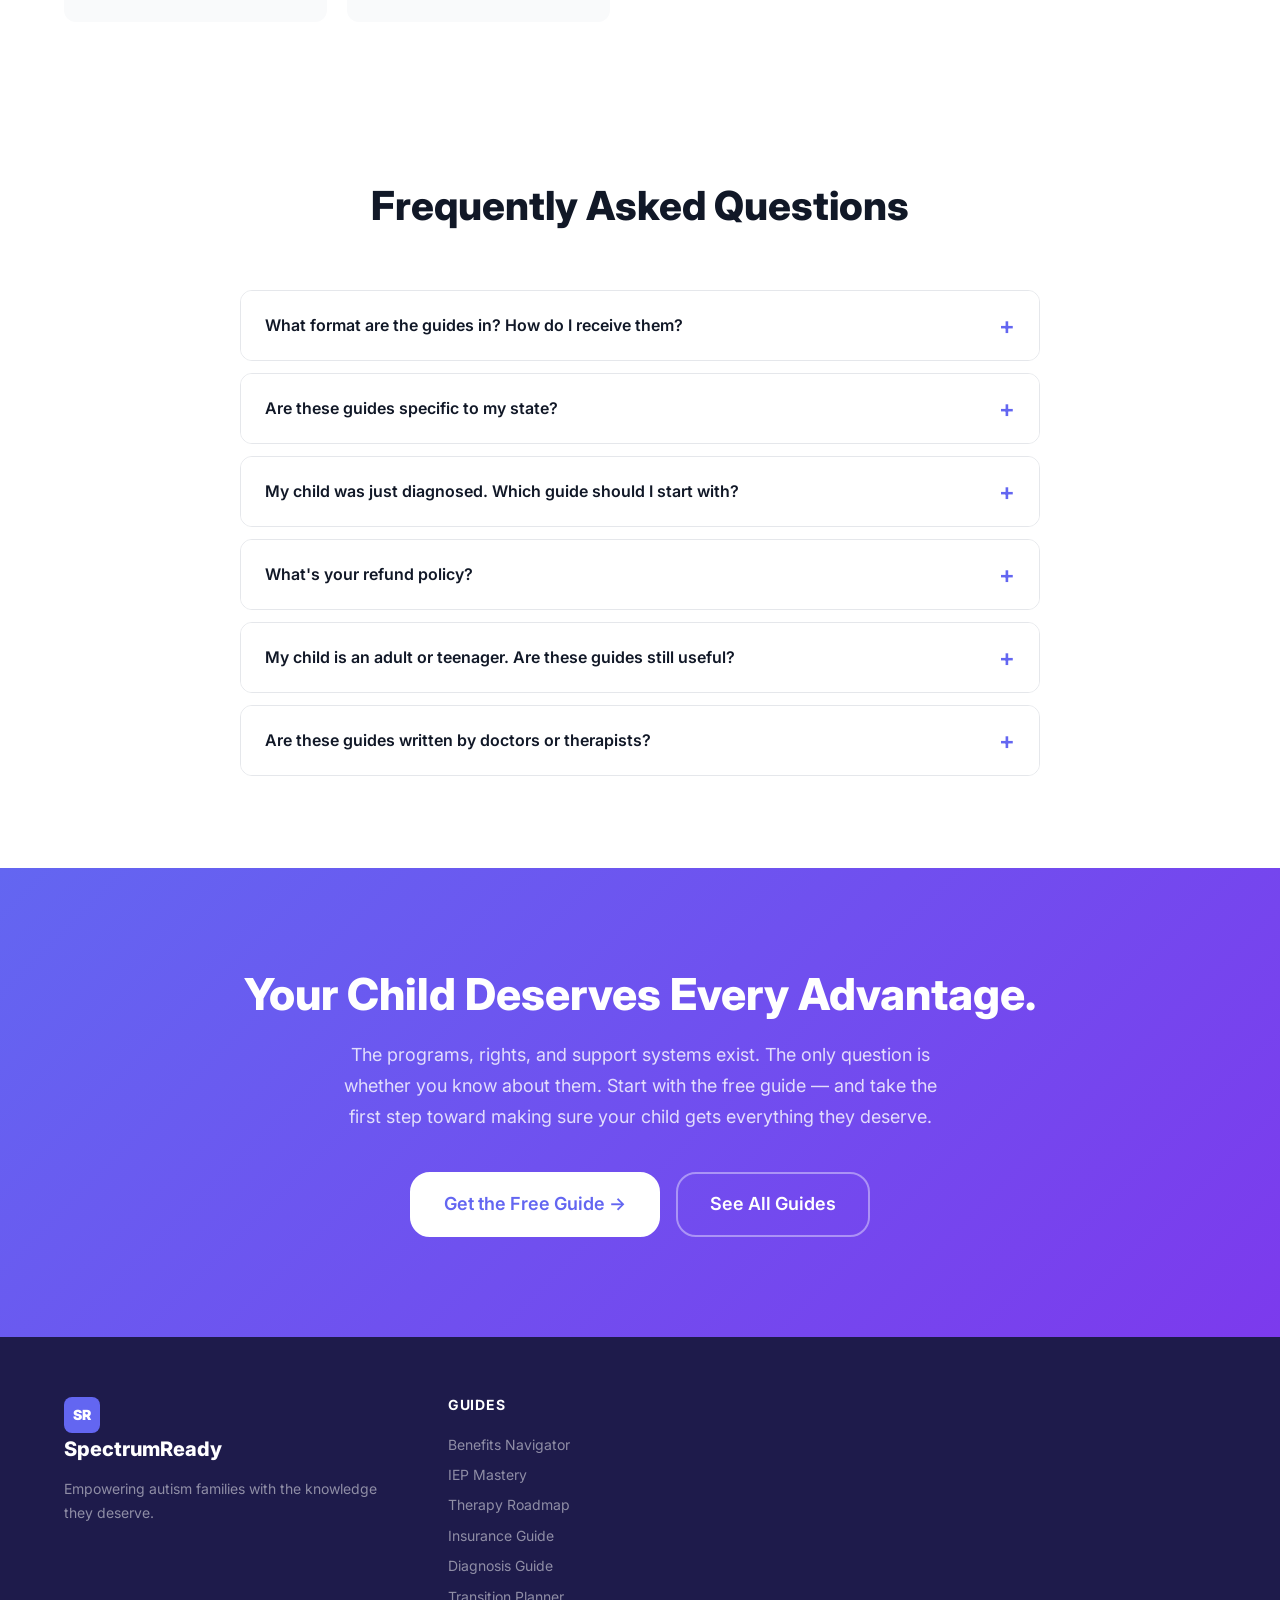
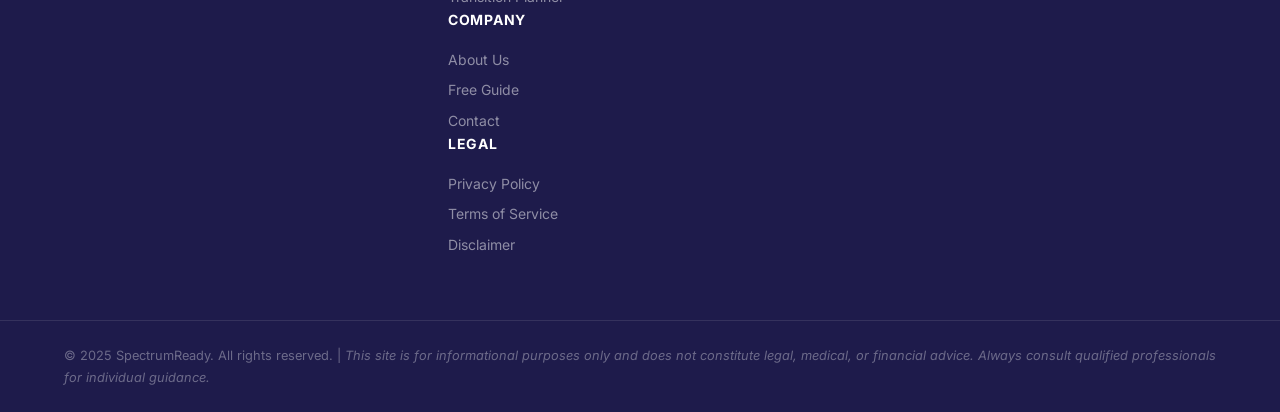
==== commit dfac6771: "Add generated PDFs, legal compliance guide, and site safety fixes - Generate 3 actual PDF files (fre" ====
--- a/autism-resources-business/website/index.html
+++ b/autism-resources-business/website/index.html
@@ -17,6 +17,16 @@
     <link rel="stylesheet" href="css/styles.css" />
   </head>
   <body>
+    <!-- SITE-WIDE DISCLAIMER BANNER -->
+    <div class="disclaimer-banner">
+      <div class="container">
+        <strong>Educational Information Only:</strong> The content on this site and in our guides is for general
+        informational purposes and does not constitute legal, financial, or medical advice. Program rules,
+        benefit amounts, and eligibility requirements change frequently — always verify current information
+        directly with the relevant agency. Consult a qualified professional for advice specific to your situation.
+      </div>
+    </div>
+
     <!-- NAVBAR -->
     <nav class="navbar">
       <div class="container nav-inner">
@@ -364,54 +374,63 @@
       <div class="container">
         <div class="section-header">
           <h2>What Autism Parents Are Saying</h2>
+          <!-- FTC COMPLIANCE NOTE FOR SITE OWNER:
+               Replace placeholder testimonials below with REAL reviews from actual customers
+               before publishing. FTC guidelines require testimonials to be genuine.
+               If results shown are not typical, add a disclosure near each testimonial:
+               "Individual results will vary."
+               See: ftc.gov/business-guidance/resources/ftcs-endorsement-guides-what-people-are-asking -->
+          <p class="testimonials-notice" style="font-size:0.8rem;color:#9ca3af;margin-top:8px;">
+            ★ Testimonials below are illustrative examples. Replace with verified customer reviews before launch.
+          </p>
         </div>
         <div class="testimonials-grid">
           <div class="testimonial-card">
             <div class="stars">★★★★★</div>
             <p>
-              "The Benefits Navigator alone paid for itself 100x over. I had no idea my son qualified
-              for SSI. We're now getting $800/month and have him on the Medicaid waiver waiting list.
-              I wish I'd found this 5 years ago."
+              "The Benefits Navigator alone paid for itself many times over. I had no idea my son might
+              qualify for SSI. After reading this guide, I called the SSA and started the process.
+              I wish I'd found this years ago."
             </p>
             <div class="testimonial-author">
               <strong>Maria T.</strong>
-              <span>Mom of 9-year-old with autism, Texas</span>
+              <span>Mom of a child with autism, Texas</span>
             </div>
           </div>
           <div class="testimonial-card featured">
             <div class="stars">★★★★★</div>
             <p>
               "I walked into my son's IEP meeting with the advocacy guide printed out. For the first
-              time, I knew exactly what questions to ask and what I was legally entitled to demand.
-              He's getting 25 hours of ABA per week now — up from 10. It changed everything."
+              time, I knew exactly what questions to ask. I felt like an equal partner at the table
+              instead of just signing whatever they put in front of me."
             </p>
             <div class="testimonial-author">
               <strong>Jennifer K.</strong>
-              <span>Mom of 7-year-old, Ohio</span>
+              <span>Mom of a child with autism, Ohio</span>
             </div>
           </div>
           <div class="testimonial-card">
             <div class="stars">★★★★★</div>
             <p>
-              "The Insurance Battle Guide gave me the exact language to use when appealing the denial
-              for ABA therapy. They approved it on the second appeal. 3 months of coverage =
-              $18,000 in services. $37 well spent."
+              "The Insurance Battle Guide gave me the exact language to use when appealing a denial
+              for ABA therapy. They approved it on the second appeal. The guide paid for itself
+              immediately."
             </p>
             <div class="testimonial-author">
               <strong>David R.</strong>
-              <span>Dad of 5-year-old, Florida</span>
+              <span>Dad of a child with autism, Florida</span>
             </div>
           </div>
           <div class="testimonial-card">
             <div class="stars">★★★★★</div>
             <p>
               "My daughter is turning 18 this year and I was absolutely terrified. The Transition Guide
-              had me in tears — good tears. I finally have a plan. We've opened her ABLE account,
-              started the guardianship process, and filed for SSI. Thank you."
+              gave me a clear plan. We've opened her ABLE account and started the guardianship process.
+              Finally I feel like I know what to do."
             </p>
             <div class="testimonial-author">
               <strong>Rachel M.</strong>
-              <span>Mom of 17-year-old, California</span>
+              <span>Mom of a teen with autism, California</span>
             </div>
           </div>
           <div class="testimonial-card">
--- a/autism-resources-business/website/css/styles.css
+++ b/autism-resources-business/website/css/styles.css
@@ -143,6 +143,19 @@
 
 .btn-full { width: 100%; }
 
+/* ---------- DISCLAIMER BANNER ---------- */
+.disclaimer-banner {
+  background: #fef3c7;
+  border-bottom: 1px solid #fcd34d;
+  padding: 8px 0;
+  font-size: 0.8rem;
+  color: #78350f;
+  line-height: 1.5;
+  text-align: center;
+}
+
+.disclaimer-banner strong { color: #92400e; }
+
 /* ---------- NAVBAR ---------- */
 .navbar {
   position: sticky;
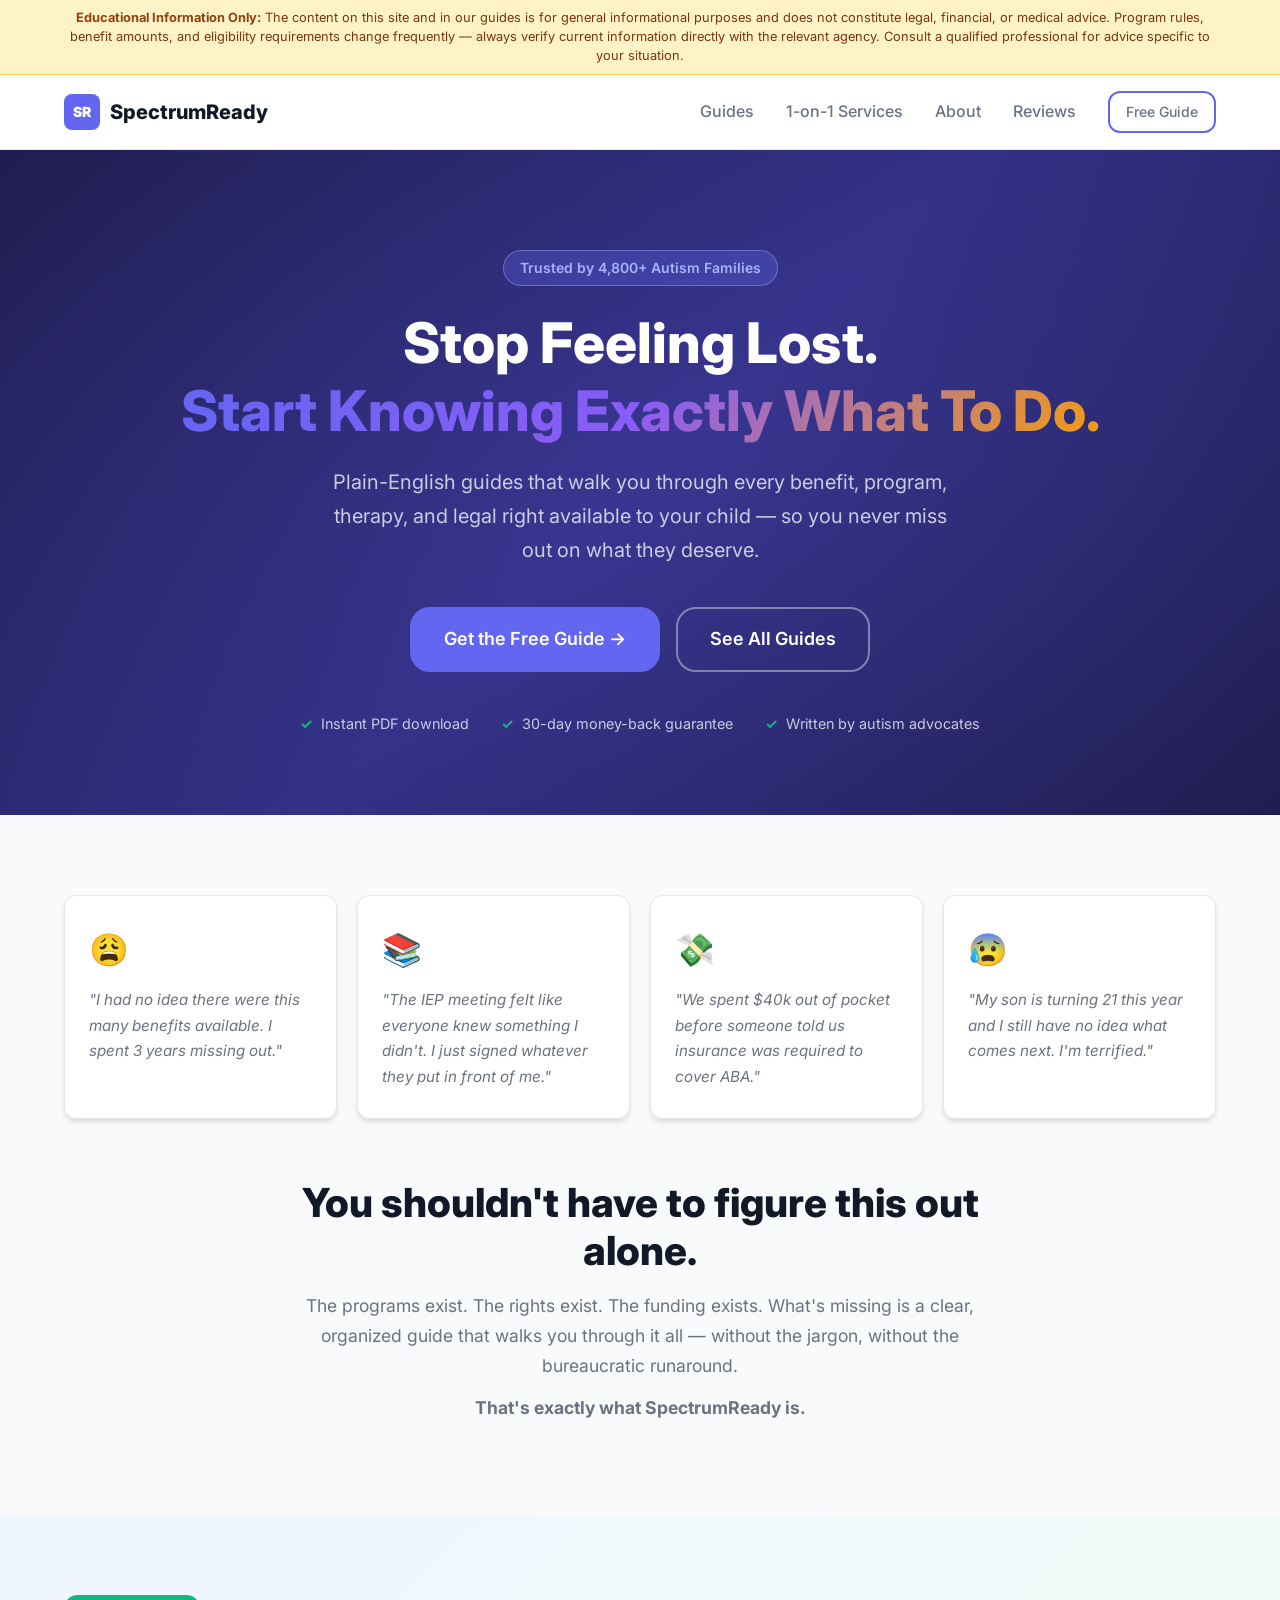
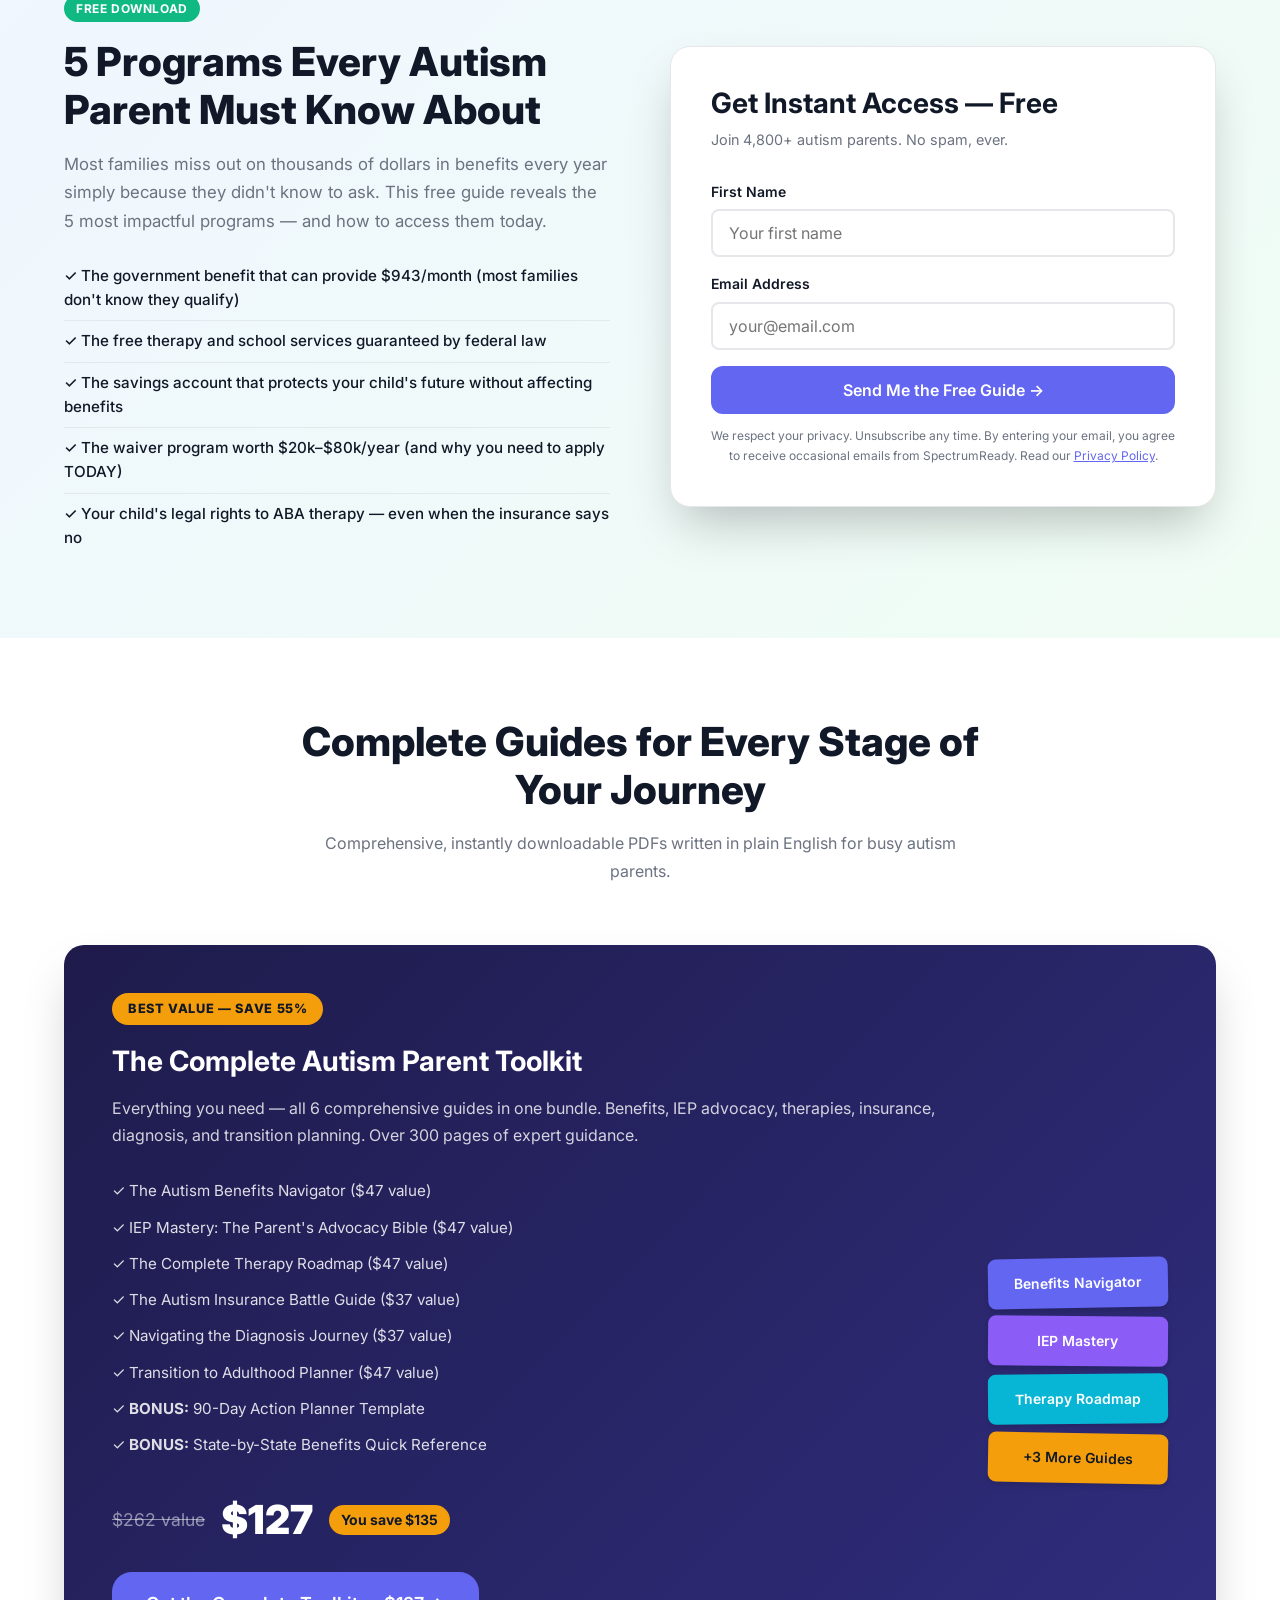
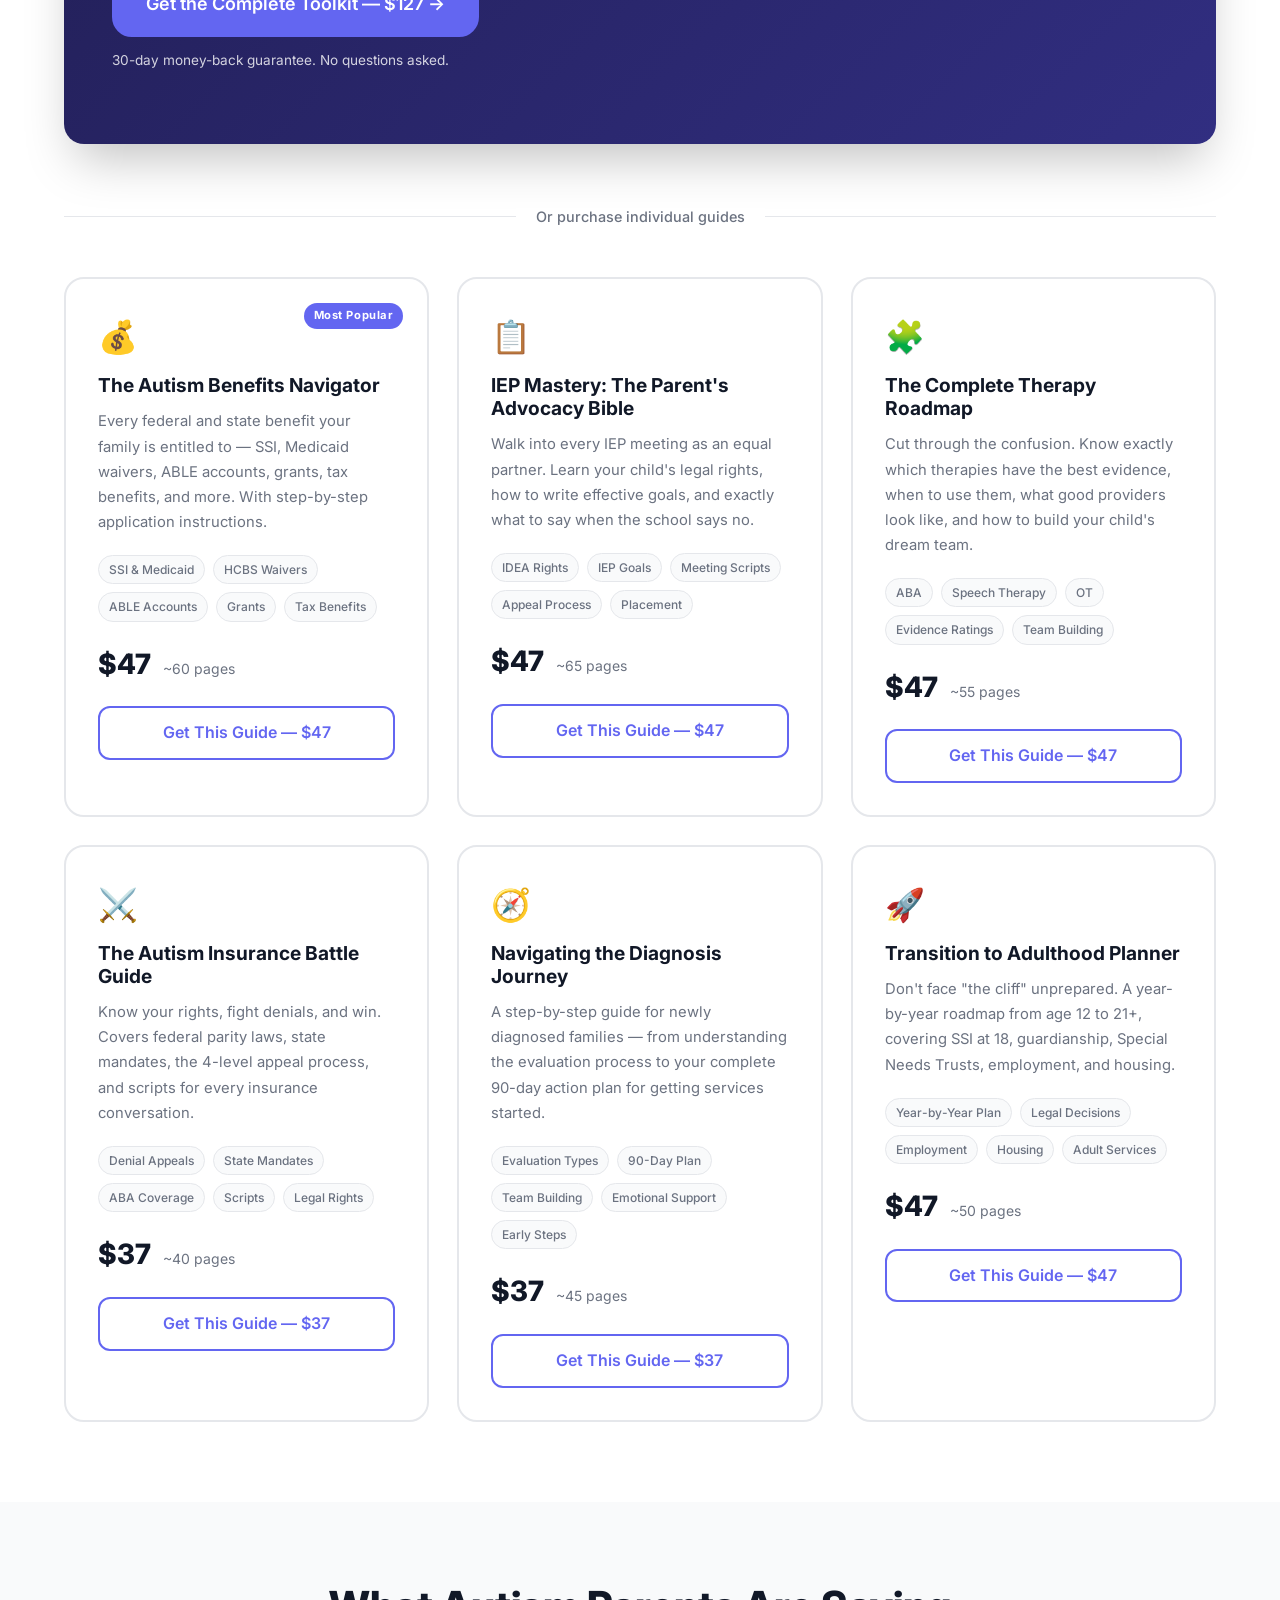
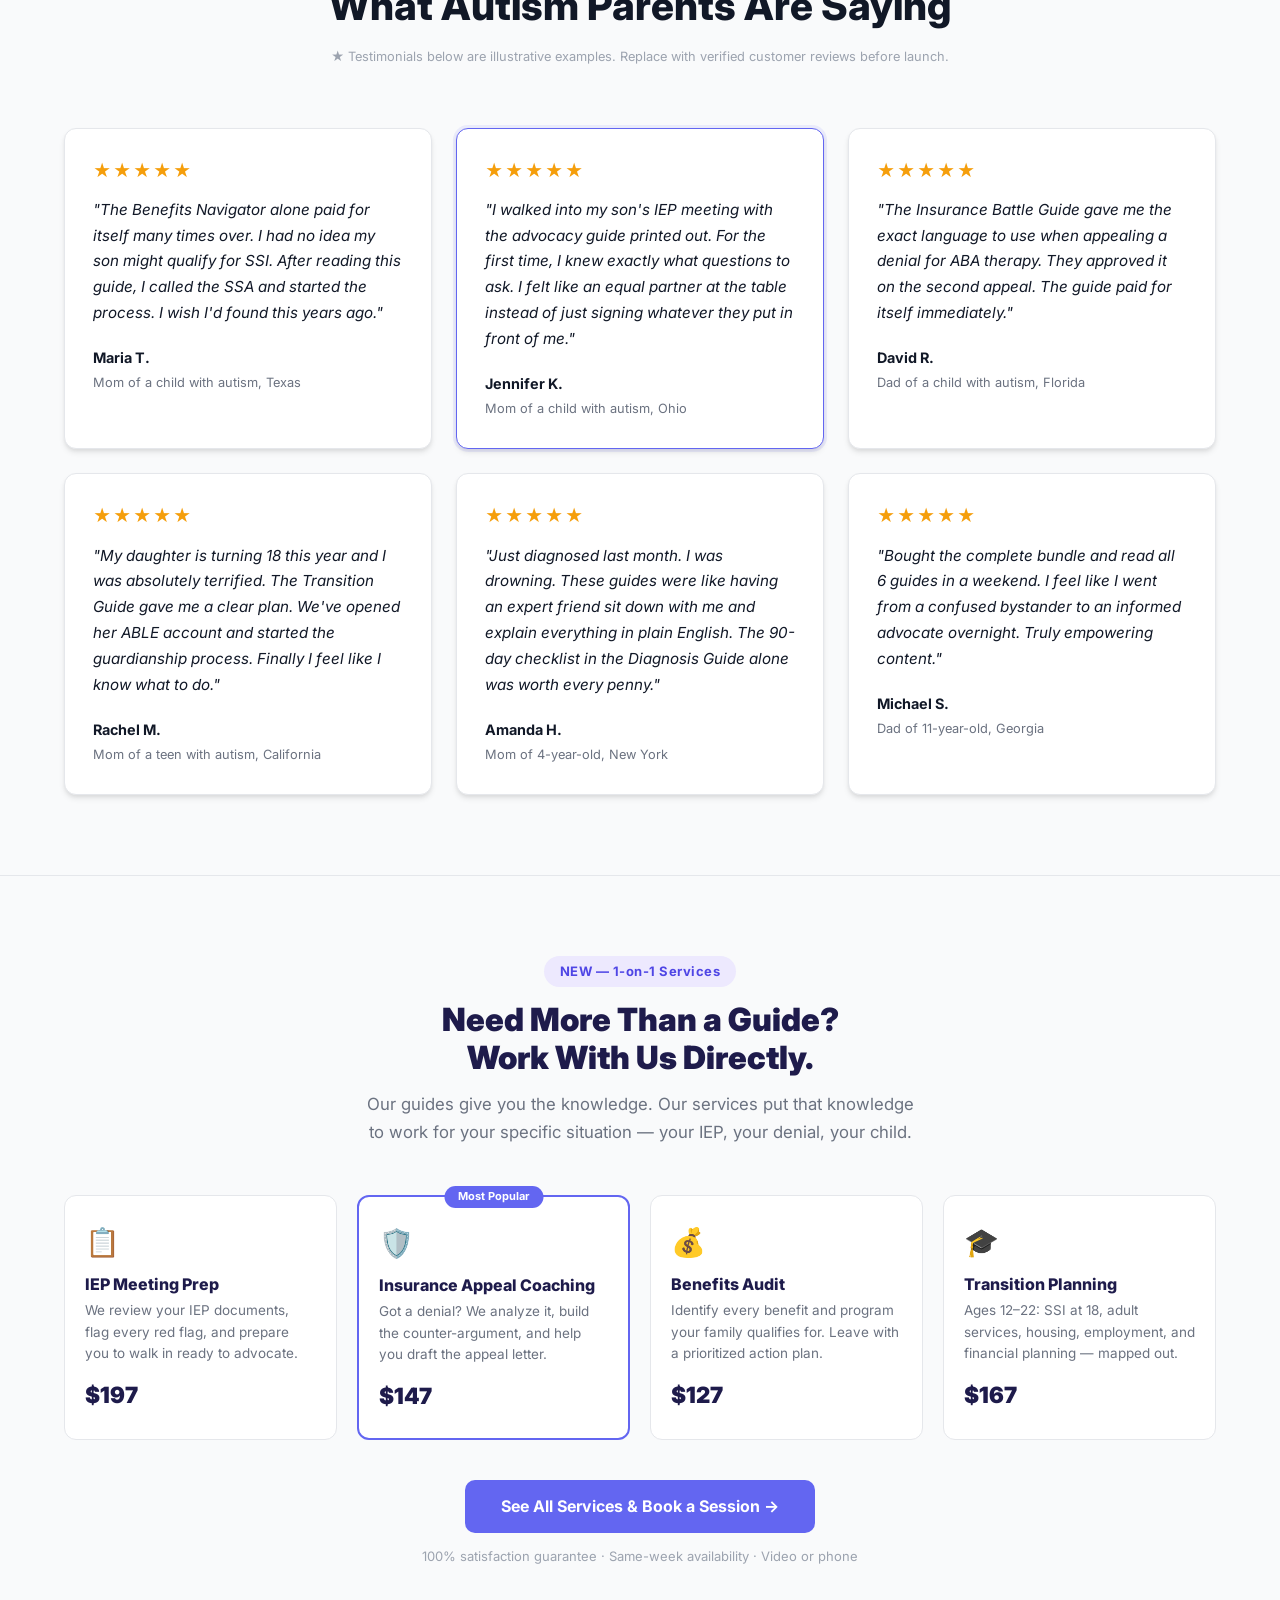
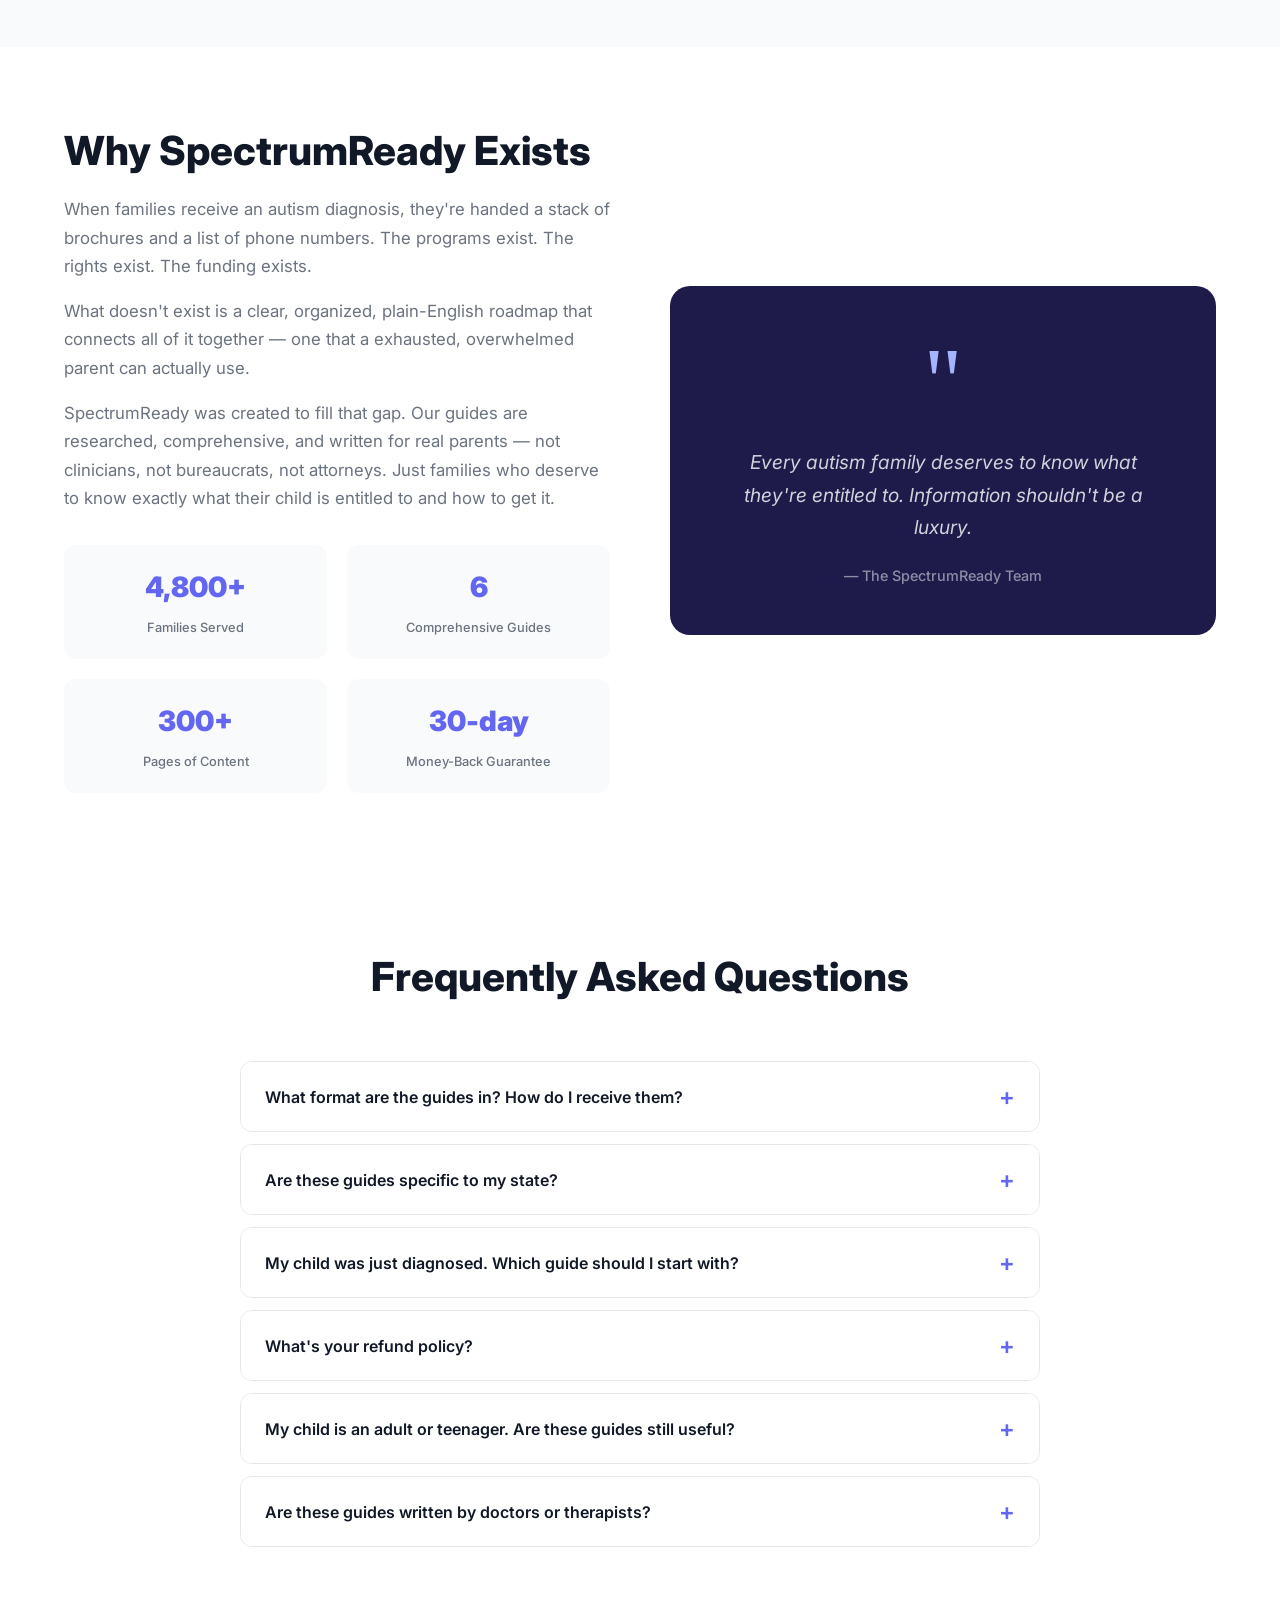
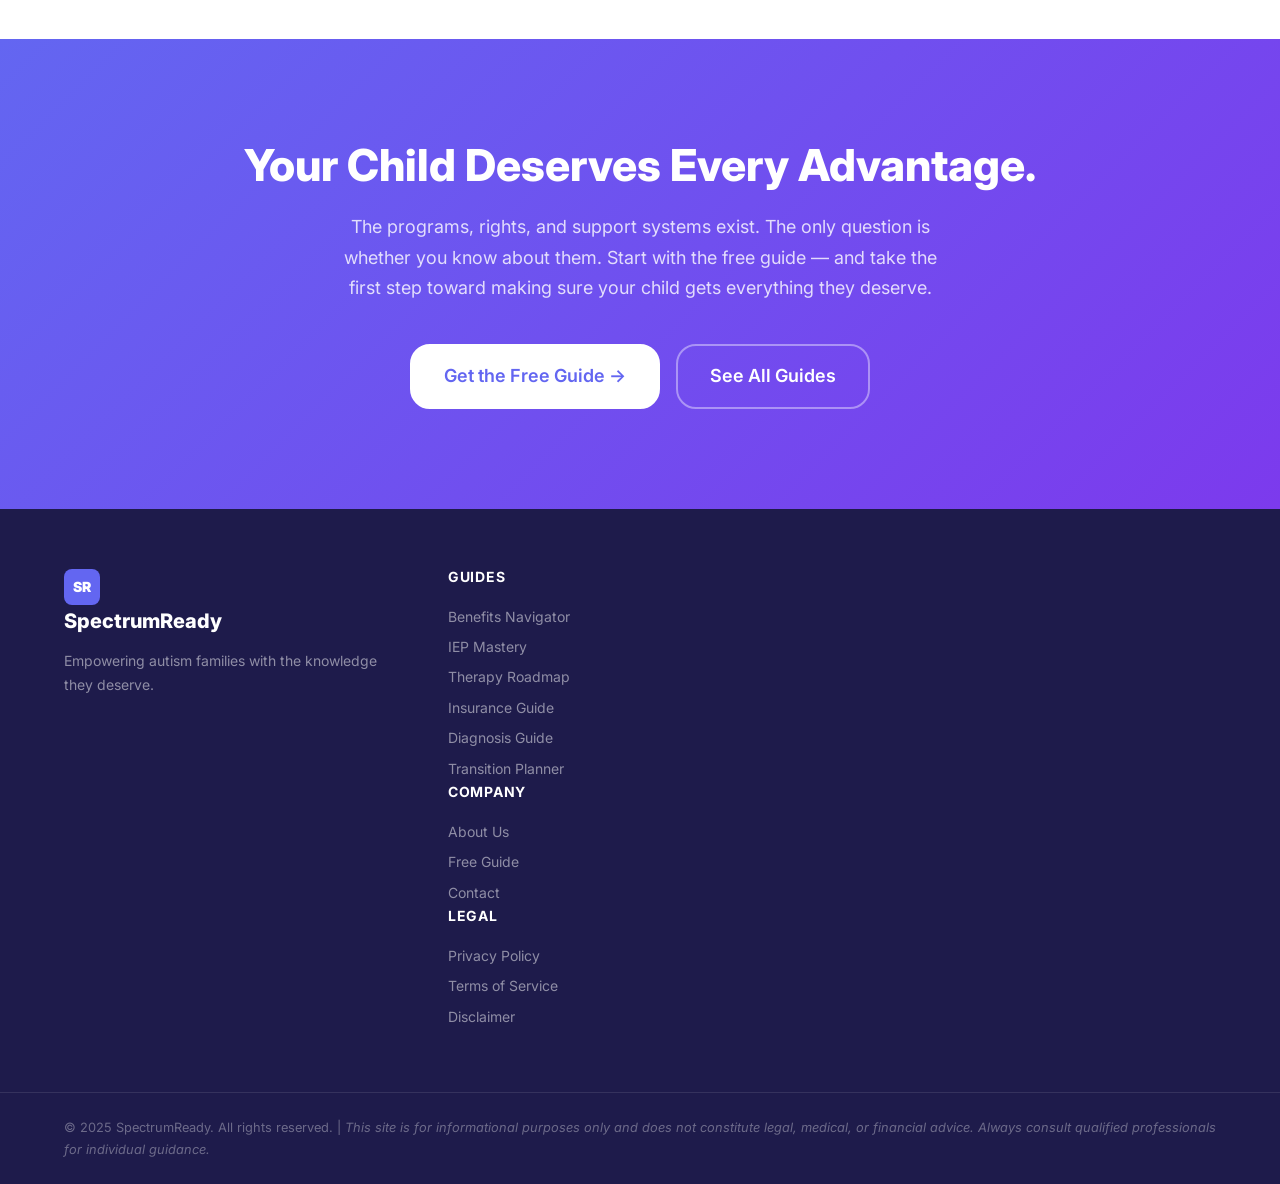
==== commit 07d70690: "Add service business, letter templates, worksheets, Etsy guide, and client agreement Implements all " ====
--- a/autism-resources-business/website/index.html
+++ b/autism-resources-business/website/index.html
@@ -36,6 +36,7 @@
         </a>
         <div class="nav-links">
           <a href="#products">Guides</a>
+          <a href="services.html">1-on-1 Services</a>
           <a href="#about">About</a>
           <a href="#testimonials">Reviews</a>
           <a href="#free-guide" class="btn btn-sm btn-outline">Free Guide</a>
@@ -460,6 +461,52 @@
       </div>
     </section>
 
+    <!-- SERVICES TEASER -->
+    <section class="services-teaser" id="services" style="background:#f9fafb;padding:80px 0;border-top:1px solid #e5e7eb;">
+      <div class="container">
+        <div style="text-align:center;margin-bottom:48px;">
+          <div style="display:inline-block;background:#ede9fe;color:#4f46e5;font-size:13px;font-weight:700;padding:5px 16px;border-radius:20px;letter-spacing:0.04em;margin-bottom:14px;">NEW — 1-on-1 Services</div>
+          <h2 style="font-size:2rem;font-weight:900;color:#1e1b4b;margin-bottom:12px;">Need More Than a Guide?<br>Work With Us Directly.</h2>
+          <p style="color:#6b7280;max-width:560px;margin:0 auto;font-size:1.05rem;line-height:1.7;">
+            Our guides give you the knowledge. Our services put that knowledge to work for your specific situation — your IEP, your denial, your child.
+          </p>
+        </div>
+        <div style="display:grid;grid-template-columns:repeat(auto-fit,minmax(240px,1fr));gap:20px;margin-bottom:40px;">
+          <div style="background:#fff;border:1px solid #e5e7eb;border-radius:12px;padding:24px 20px;">
+            <div style="font-size:28px;margin-bottom:10px;">📋</div>
+            <h3 style="font-size:1rem;font-weight:800;color:#1e1b4b;margin-bottom:6px;">IEP Meeting Prep</h3>
+            <p style="font-size:13.5px;color:#6b7280;line-height:1.6;margin-bottom:12px;">We review your IEP documents, flag every red flag, and prepare you to walk in ready to advocate.</p>
+            <div style="font-size:1.4rem;font-weight:900;color:#1e1b4b;">$197</div>
+          </div>
+          <div style="background:#fff;border:2px solid #6366f1;border-radius:12px;padding:24px 20px;position:relative;">
+            <div style="position:absolute;top:-11px;left:50%;transform:translateX(-50%);background:#6366f1;color:#fff;font-size:11px;font-weight:700;padding:2px 14px;border-radius:20px;">Most Popular</div>
+            <div style="font-size:28px;margin-bottom:10px;">🛡️</div>
+            <h3 style="font-size:1rem;font-weight:800;color:#1e1b4b;margin-bottom:6px;">Insurance Appeal Coaching</h3>
+            <p style="font-size:13.5px;color:#6b7280;line-height:1.6;margin-bottom:12px;">Got a denial? We analyze it, build the counter-argument, and help you draft the appeal letter.</p>
+            <div style="font-size:1.4rem;font-weight:900;color:#1e1b4b;">$147</div>
+          </div>
+          <div style="background:#fff;border:1px solid #e5e7eb;border-radius:12px;padding:24px 20px;">
+            <div style="font-size:28px;margin-bottom:10px;">💰</div>
+            <h3 style="font-size:1rem;font-weight:800;color:#1e1b4b;margin-bottom:6px;">Benefits Audit</h3>
+            <p style="font-size:13.5px;color:#6b7280;line-height:1.6;margin-bottom:12px;">Identify every benefit and program your family qualifies for. Leave with a prioritized action plan.</p>
+            <div style="font-size:1.4rem;font-weight:900;color:#1e1b4b;">$127</div>
+          </div>
+          <div style="background:#fff;border:1px solid #e5e7eb;border-radius:12px;padding:24px 20px;">
+            <div style="font-size:28px;margin-bottom:10px;">🎓</div>
+            <h3 style="font-size:1rem;font-weight:800;color:#1e1b4b;margin-bottom:6px;">Transition Planning</h3>
+            <p style="font-size:13.5px;color:#6b7280;line-height:1.6;margin-bottom:12px;">Ages 12–22: SSI at 18, adult services, housing, employment, and financial planning — mapped out.</p>
+            <div style="font-size:1.4rem;font-weight:900;color:#1e1b4b;">$167</div>
+          </div>
+        </div>
+        <div style="text-align:center;">
+          <a href="services.html" style="display:inline-block;background:#6366f1;color:#fff;font-weight:700;font-size:1rem;padding:14px 36px;border-radius:10px;text-decoration:none;transition:background 0.2s;" onmouseover="this.style.background='#4f46e5'" onmouseout="this.style.background='#6366f1'">
+            See All Services &amp; Book a Session →
+          </a>
+          <p style="margin-top:12px;font-size:13px;color:#9ca3af;">100% satisfaction guarantee · Same-week availability · Video or phone</p>
+        </div>
+      </div>
+    </section>
+
     <!-- ABOUT SECTION -->
     <section class="about-section" id="about">
       <div class="container">
